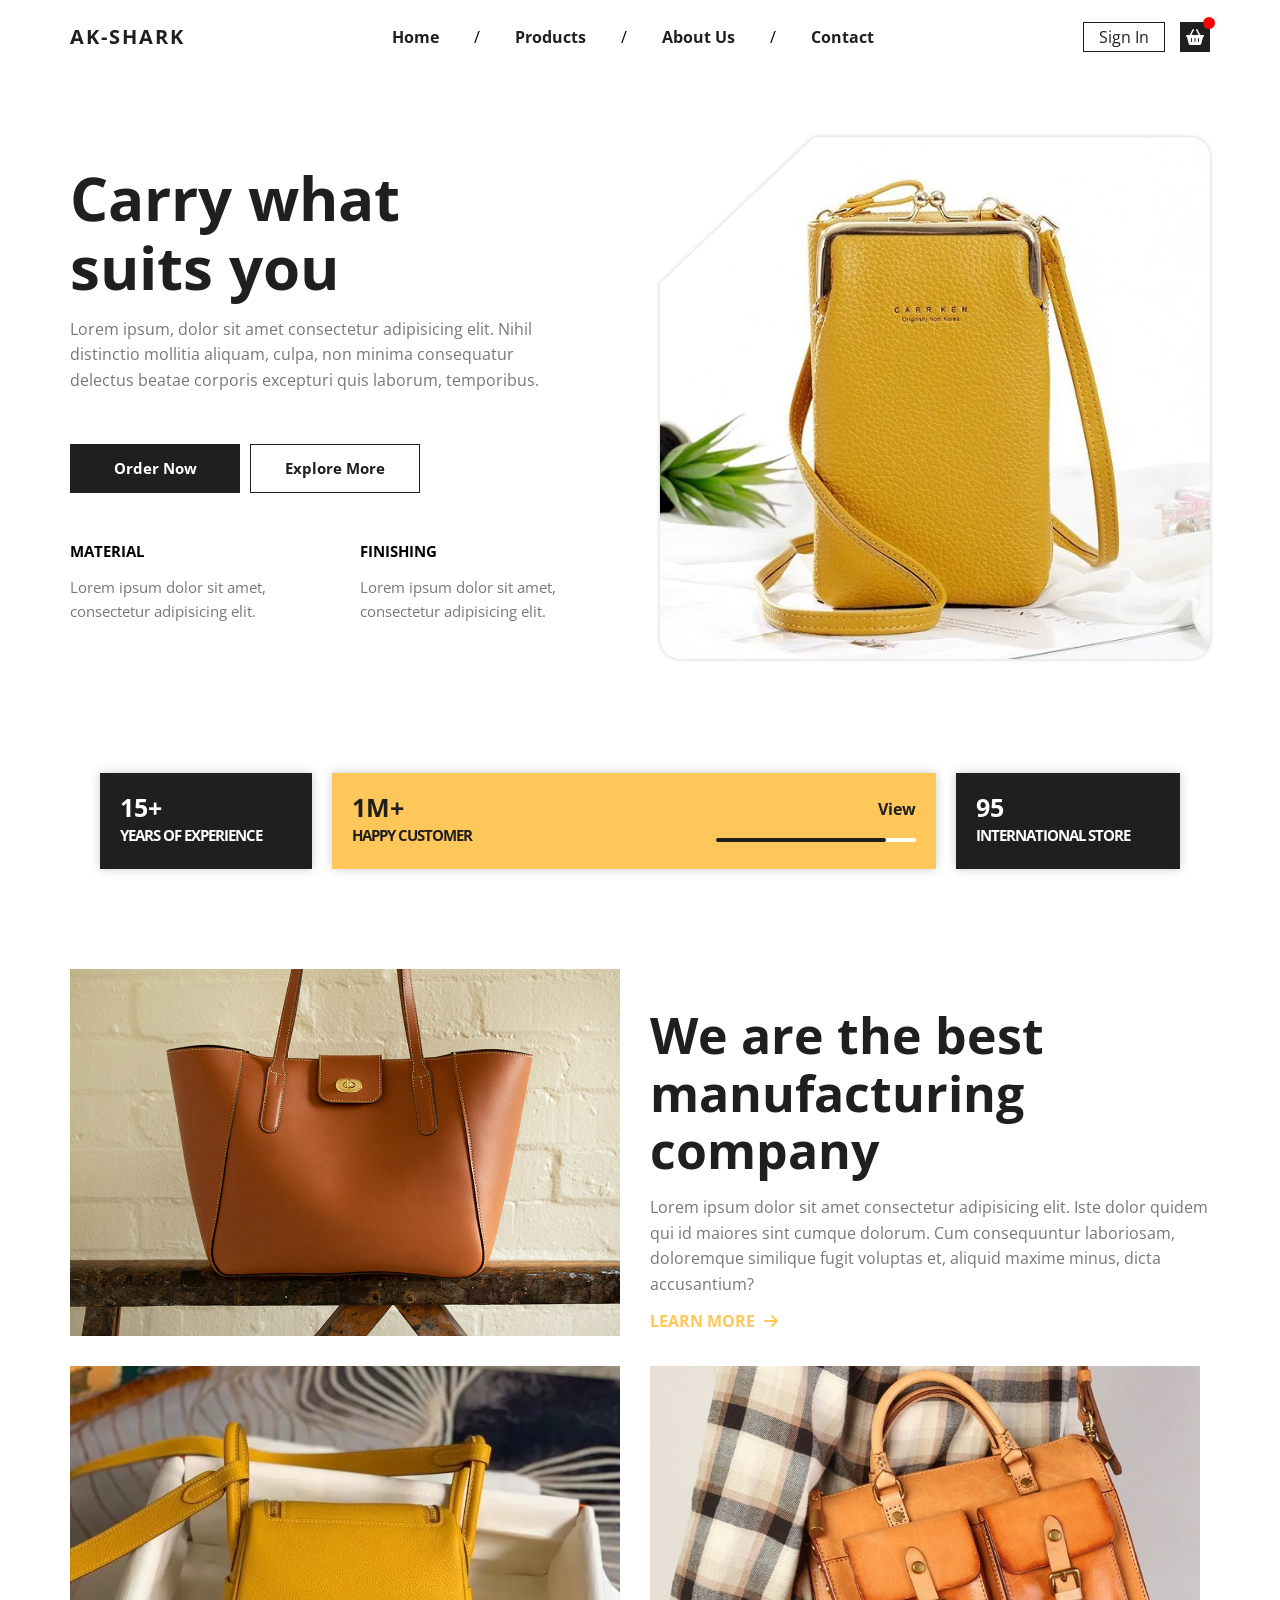
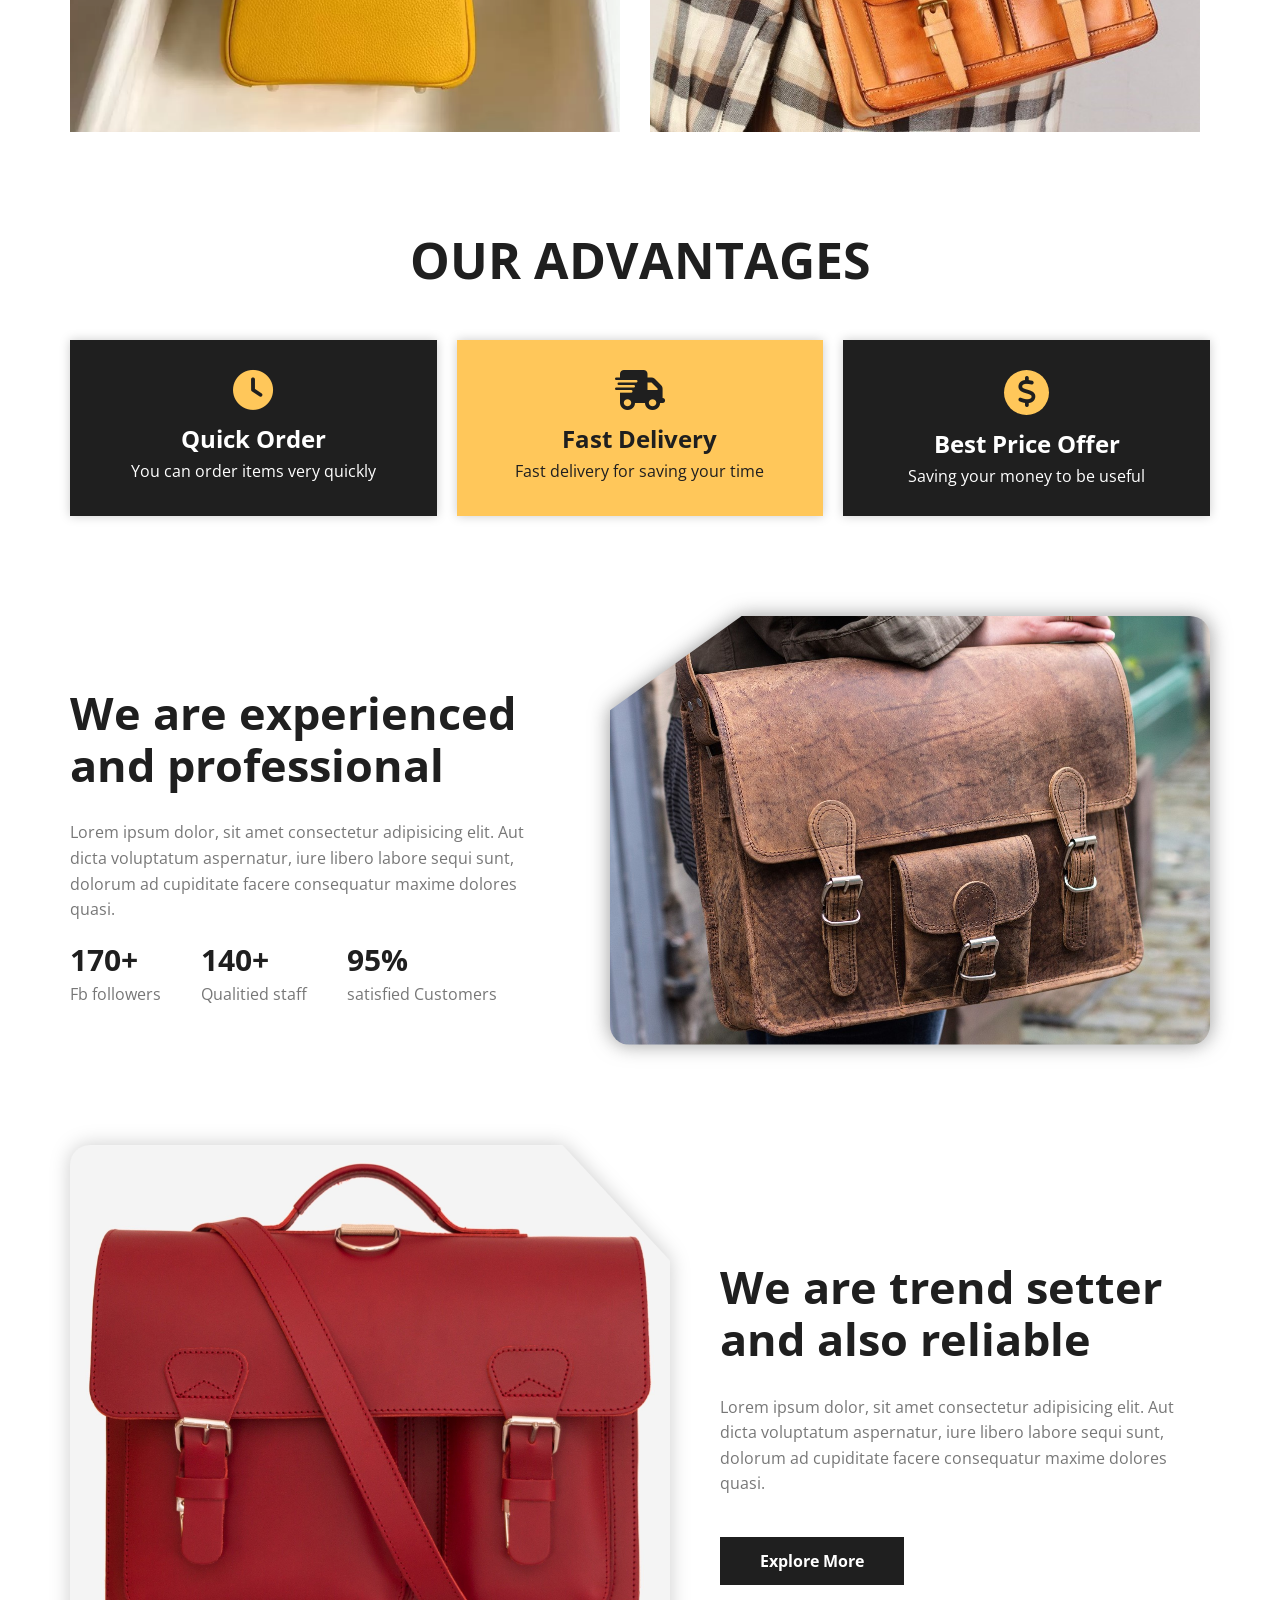
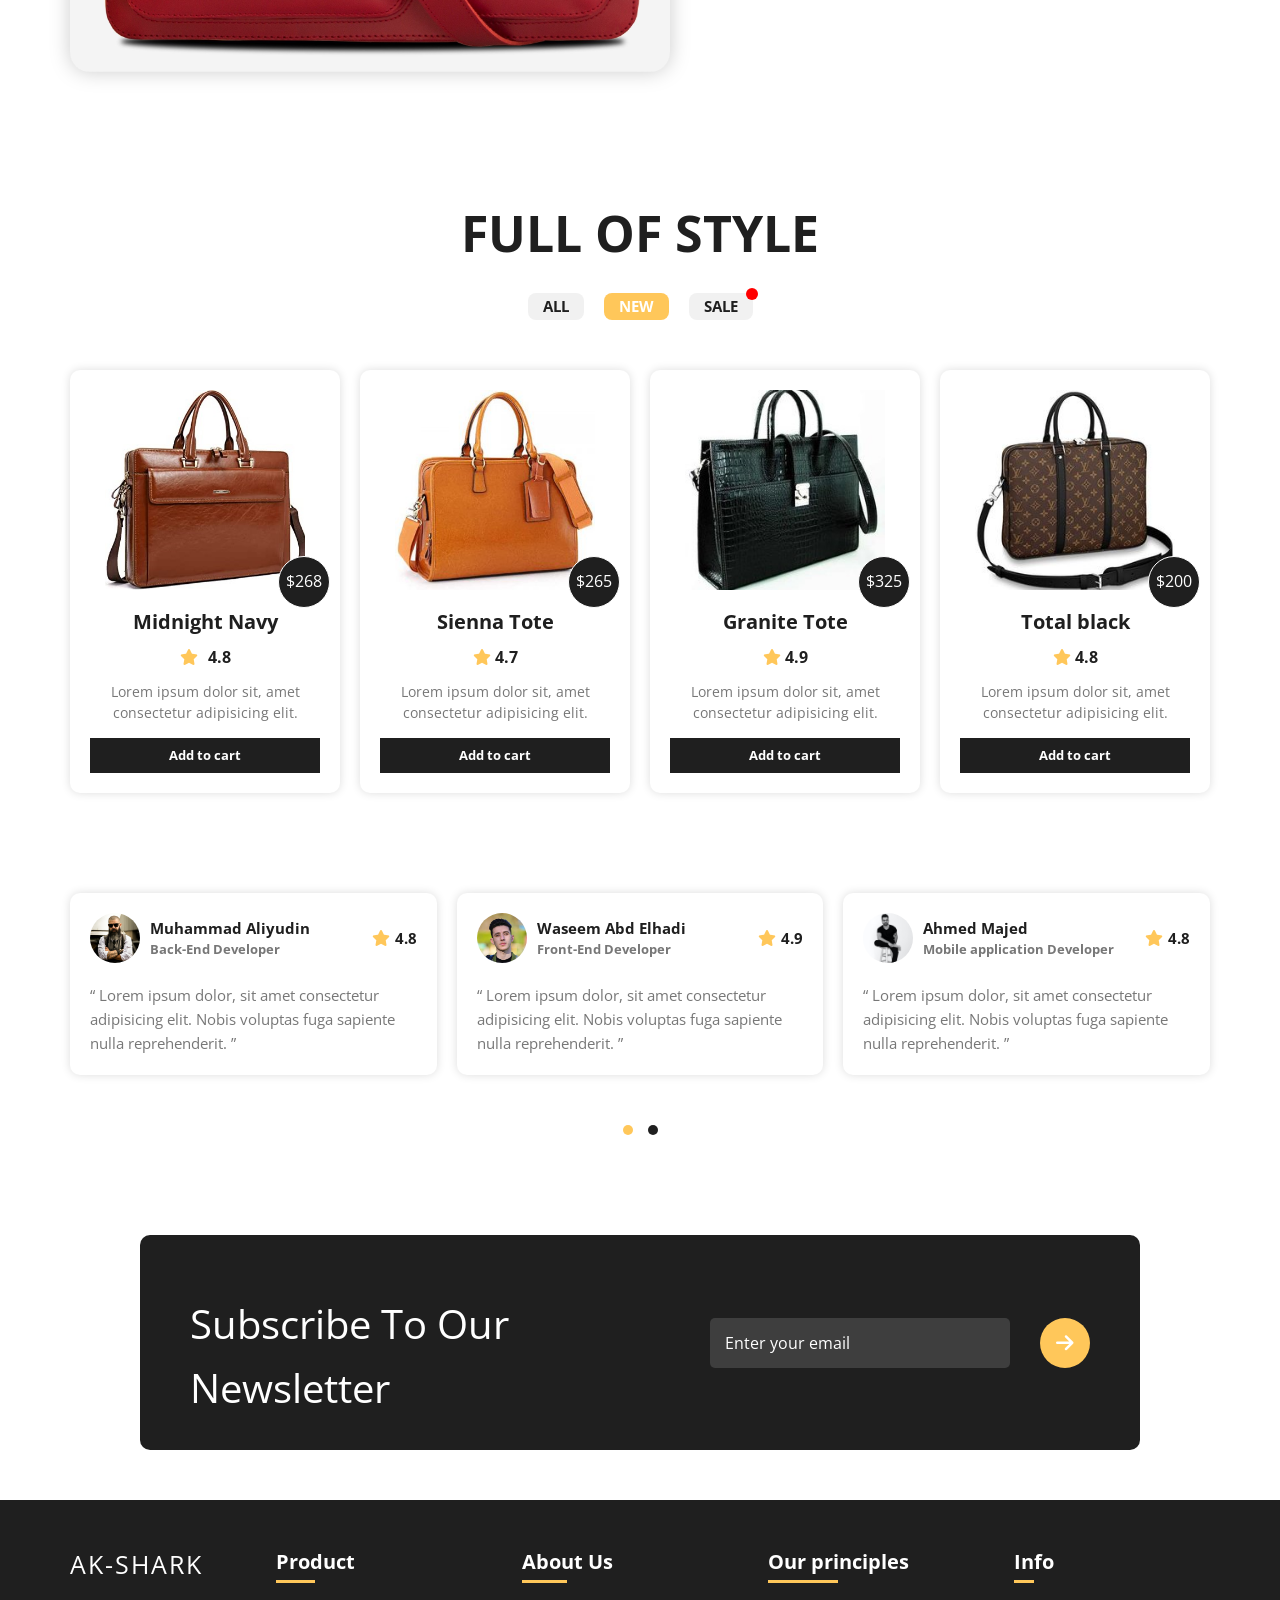
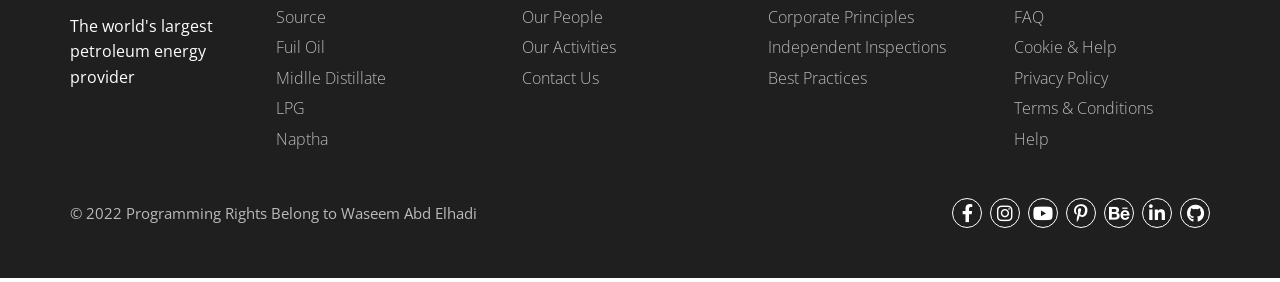
==== html/index.html @ 35a48d48 "." ====
<html lang="en">
<head>
    <meta charset="UTF-8">
    <meta http-equiv="X-UA-Compatible" content="IE=edge">
    <meta name="viewport" content="width=device-width, initial-scale=1.0">
    <!-- normalize ربط ملف ال -->
    <link rel="stylesheet" href="../css/normalize.css">
    <!-- Font Awessome Library -->
    <link rel="stylesheet" href="../css/all.min.css">
    <!-- Google Fonts-->
    <link rel="preconnect" href="https://fonts.googleapis.com">
    <link rel="preconnect" href="https://fonts.gstatic.com" crossorigin>
    <link href="https://fonts.googleapis.com/css2?family=Anton&family=Lobster&family=Open+Sans:wght@400;700&display=swap" rel="stylesheet">
    <link rel="preconnect" href="https://fonts.googleapis.com">
    <link rel="preconnect" href="https://fonts.gstatic.com" crossorigin>
    <link href="https://fonts.googleapis.com/css2?family=Alfa+Slab+One&family=Courgette&family=Dancing+Script:wght@400;600;700&family=Kaushan+Script&family=Lobster&family=PT+Serif:wght@400;700&family=Playfair+Display:wght@400;500;600;700;800;900&family=Roboto:wght@500&family=Satisfy&family=Staatliches&family=Work+Sans:wght@200;300;400;500;600;700;800&display=swap" rel="stylesheet">
    <!-- tab image -->
    <link rel="shortcut icon" href="../Images/ak-shark (1).png">
    <!-- css ربط ملف ال -->
    <link rel="stylesheet" href="../css/AR-SHARK.css">
    <title>AK-SHARK</title>
</head>
<body>
    <!-- Start header -->
    <header id="header">
        <div class="container">
            <div class="title flex">
                <a href="index.html" class="flex">A</a>
                <a href="index.html" class="flex">K</a>
                <a href="index.html" class="flex">-</a>
                <a href="index.html" class="flex">S</a>
                <a href="index.html" class="flex">H</a>
                <a href="index.html" class="flex">A</a>
                <a href="index.html" class="flex">R</a>
                <a href="index.html" class="flex">K</a>
            </div>
            <nav>
                <i class="fa-solid fa-bars burger-nav">
                    <div class="parent-menu">
                        <ul class="links">
                            <li><a href="index.html" class="flex">Home</a></li>
                            <li><a href="products.html" class="flex">Products</a></li>
                            <li><a href="About Us.html" class="flex">About Us</a></li>
                            <li><a href="contact.html" class="flex">Contact</a></li>
                        </ul>
                        <div class="sign-mobile flex">
                            <a href="Sign In.html">Sign In</a>
                            <button id="icon" class="flex" onclick="redirectMe('basket.html')"><i class="fa-solid fa-basket-shopping"></i></button>
                        </div>
                    </div>
                </i>
                <ul class="main-nav">
                    <li><a href="index.html" class="flex">Home</a></li>
                    <li class="flex">/</li>
                    <li><a href="products.html" class="flex">Products</a></li>
                    <li class="flex">/</li>
                    <li><a href="About Us.html" class="flex">About Us</a></li>
                    <li class="flex">/</li>
                    <li><a href="contact.html" class="flex">Contact</a></li>
                </ul>
            </nav>
            <div class="sign flex">
                <a href="Sign In.html">Sign In</a>
                <button id="icon" class="flex" onclick="redirectMe('basket.html')"><i class="fa-solid fa-basket-shopping"></i></button>
            </div>
        </div>
    </header>
    <!-- End header -->

    <button id="group" class="goto-up">
        <i class="fa-solid fa-angle-up flex"></i>
    </button>

    <!-- Start landing -->
    <div class="landing">
        <div class="container flex">
            <div class="text">
                <h1>Carry what suits you</h1>
                <p>
                    Lorem ipsum, dolor sit amet consectetur adipisicing elit. Nihil distinctio mollitia aliquam, 
                    culpa, non minima consequatur delectus beatae corporis excepturi quis laborum, temporibus.
                </p>
                <div class="link">
                    <button onclick="redirectMe('products.html')">Order Now</button>
                    <button>Explore More</button>
                </div>
                <div class="info">
                    <div class="box">
                        <h3>Material</h3>
                        <p>
                            Lorem ipsum dolor sit amet, consectetur adipisicing elit.
                        </p>
                    </div>
                    <div class="box">
                        <h3>Finishing</h3>
                        <p>
                            Lorem ipsum dolor sit amet, consectetur adipisicing elit.
                        </p>
                    </div>
                </div>
            </div>
            <div class="image">
                <img src="../images/landing.png" alt="">
            </div>
        </div>
    </div>
    <!-- End landing -->

    <!-- Start Information -->
    <div class="information">
        <div class="container">
            <div class="info">
                <div class="box">
                    <span>15+</span>
                    <span>Years Of Experience</span>
                </div>
                <div class="box">
                    <div class="number-customer">
                        <span>1M+</span>
                        <span>Happy Customer</span>
                    </div>
                    <div class="view">
                        <span class="active">View</span>
                        <div class="the-progres">
                            <span style="width: 85%;"></span>
                        </div>
                    </div>
                </div>
                <div class="box">
                    <span>95</span>
                    <span>International Store</span>
                </div>
            </div>
        </div>
    </div>
    <!-- End Information -->

    <!-- Start Company -->
    <div class="company">
        <div class="container">
            <div class="box">
                <img src="../images/back (1).jpg" alt="">
                <div class="text">
                    <h1>We are the best manufacturing company</h1>
                    <p>
                        Lorem ipsum dolor sit amet consectetur adipisicing elit. Iste dolor quidem 
                        qui id maiores sint cumque dolorum. Cum consequuntur laboriosam, doloremque 
                        similique fugit voluptas et, aliquid maxime minus, dicta accusantium?
                    </p>
                    <a href="#">Learn More <i class="fa-solid fa-arrow-right"></i></a>
                </div>
            </div>
            <div class="image">
                <img src="../images/back (2).jpg" alt="">
                <img src="../images/back (5).jpg" alt="">
            </div>
        </div>
    </div>
    <!-- End Company -->

    <!-- Start Advantages -->
    <div class="advantages">
        <div class="container">
            <h1>Our Advantages</h1>
            <div class="main-advantages">
                <div class="box">
                    <i class="fa-solid fa-clock"></i>
                    <div class="text">
                        <h2>Quick Order</h2>
                        <p>You can order items very quickly</p>
                    </div>
                </div>
                <div class="box">
                    <i class="fa-solid fa-truck-fast"></i>
                    <div class="text">
                        <h2>Fast Delivery</h2>
                        <p>Fast delivery for saving your time</p>
                    </div>
                </div>
                <div class="box">
                    <i class="fa-solid fa-dollar-sign flex"></i>
                    <div class="text">
                        <h2>Best Price Offer</h2>
                        <p>Saving your money to be useful</p>
                    </div>
                </div>
            </div>
        </div>
    </div>
    <!-- End Advantages -->

    <!-- Start Purchases -->
    <div class="purchases">
        <div class="container">
            <div class="text">
                <h1>We are experienced and professional</h1>
                <p>
                    Lorem ipsum dolor, sit amet consectetur adipisicing elit. Aut dicta voluptatum aspernatur, 
                    iure libero labore sequi sunt, dolorum ad cupiditate facere consequatur maxime dolores quasi.
                </p>
                <div class="rate">
                    <div class="box">
                        <span>170+</span>
                        <span>Fb followers</span>
                    </div>
                    <div class="box">
                        <span>140+</span>
                        <span>Qualitied staff</span>
                    </div>
                    <div class="box">
                        <span>95%</span>
                        <span>satisfied Customers</span>
                    </div>
                </div>
            </div>
            <div class="image">
                <img src="../images/back (6).jpg" alt="">
            </div>
        </div>
    </div>
    <!-- End Purchases -->

    <!-- Start Trend -->
    <div class="trend">
        <div class="container">
            <div class="image">
                <img src="../images/back (4).jpg" alt="">
            </div>
            <div class="text">
                <h1>We are trend setter and also reliable</h1>
                <p>
                    Lorem ipsum dolor, sit amet consectetur adipisicing elit. Aut dicta voluptatum aspernatur, 
                    iure libero labore sequi sunt, dolorum ad cupiditate facere consequatur maxime dolores quasi.
                </p>
                <button>Explore More</button>
            </div>
        </div>
    </div>
    <!-- End Trend -->

    <!-- Start Full Of Style -->
    <div class="style" id="style">
        <div class="container">
            <div class="type">
                <h1>Full Of Style</h1>
                <ul class="flex">
                    <li><button onclick="redirectMe('products.html')" href="products.html">All</button></li>
                    <li><button onclick="redirectMe('#style')" href="#style">New</button></li>
                    <li><button onclick="redirectMe('sale.html')" href="sale.html">Sale</button></li>
                </ul>
            </div>
            <div class="product">
                <div class="box">
                    <img src="../images/back (7).jpg" alt="">
                    <h2>Midnight Navy</h2>
                    <div class="evaluation flex">
                        <i class="fa-solid fa-star"></i>
                        <span>4.8</span>
                    </div>
                    <p>Lorem ipsum dolor sit, amet consectetur adipisicing elit.</p>
                    <button id="addCard" type="submit">Add to cart</button>
                </div>
                <div class="box">
                    <img src="../images/back (8).jpg" alt="">
                    <h2>Sienna Tote</h2>
                    <div class="evaluation">
                        <i class="fa-solid fa-star"></i>
                        <span>4.7</span>
                    </div>
                    <p>Lorem ipsum dolor sit, amet consectetur adipisicing elit.</p>
                    <button type="submit">Add to cart</button>
                </div>
                <div class="box">
                    <img src="../images/back (9).jpg" alt="">
                    <h2>Granite Tote</h2>
                    <div class="evaluation">
                        <i class="fa-solid fa-star"></i>
                        <span>4.9</span>
                    </div>
                    <p>Lorem ipsum dolor sit, amet consectetur adipisicing elit.</p>
                    <button type="submit">Add to cart</button>
                </div>
                <div class="box">
                    <img src="../images/back (10).jpg" alt="">
                    <h2>Total black</h2>
                    <div class="evaluation">
                        <i class="fa-solid fa-star"></i>
                        <span>4.8</span>
                    </div>
                    <p>Lorem ipsum dolor sit, amet consectetur adipisicing elit.</p>
                    <button type="submit">Add to cart</button>
                </div>
            </div>
        </div>
    </div>
    <!-- End Full Of Style -->

    <!-- Start Testimonials -->
    <div class="testimonials" id="testimonials">
        <div class="container">
            <div class="main-testimonial">
                <div class="box">
                    <div class="main-person">
                        <div class="person">
                            <img src="../images/testimonials (1).jpg" alt="">
                            <div class="name">
                                <h3>Muhammad Aliyudin</h3>
                                <p>Back-End Developer</p>
                            </div>
                        </div>
                        <div class="evaluation flex">
                            <i class="fa-solid fa-star"></i>
                            <span>4.8</span>
                        </div>
                    </div>
                    <q>
                        Lorem ipsum dolor, sit amet consectetur adipisicing elit. Nobis voluptas fuga sapiente nulla 
                        reprehenderit.
                    </q>
                </div>
                <div class="box">
                    <div class="main-person">
                        <div class="person">
                            <img src="../images/testimonials (2).jpg" alt="">
                            <div class="name">
                                <h3>Waseem Abd Elhadi</h3>
                                <p>Front-End Developer</p>
                            </div>
                        </div>
                        <div class="evaluation flex">
                            <i class="fa-solid fa-star"></i>
                            <span>4.9</span>
                        </div>
                    </div>
                    <q>
                        Lorem ipsum dolor, sit amet consectetur adipisicing elit. Nobis voluptas fuga sapiente nulla 
                        reprehenderit.
                    </q>
                </div>
                <div class="box">
                    <div class="main-person">
                        <div class="person">
                            <img src="../images/testimonials (3).jpg" alt="">
                            <div class="name">
                                <h3>Ahmed Majed</h3>
                                <p>Mobile application Developer</p>
                            </div>
                        </div>
                        <div class="evaluation flex">
                            <i class="fa-solid fa-star"></i>
                            <span>4.8</span>
                        </div>
                    </div>
                    <q>
                        Lorem ipsum dolor, sit amet consectetur adipisicing elit. Nobis voluptas fuga sapiente nulla 
                        reprehenderit.
                    </q>
                </div>
            </div>
            <ul class="flex">
                <li></li>
                <li></li>
            </ul>
        </div>
    </div>
    <!-- End Testimonials -->

    <!-- Start Subscribe -->
    <div class="subscribe">
        <div class="container">
            <div class="box">
                <h1>Subscribe To Our Newsletter</h1>
                <form>
                    <input type="email" placeholder="Enter your email" required>
                    <button type="submit"><i class="fa-solid fa-arrow-right"></i></button>
                </form>
            </div>
        </div>
    </div>
    <!-- End Subscribe -->

    <!-- Start Footer -->
    <footer id="footer">
        <div class="container">
            <div class="main-footer">
                <div class="title">
                    <div class="logo flex">
                        <a href="index.html" class="flex">A</a>
                        <a href="index.html" class="flex">K</a>
                        <a href="index.html" class="flex">-</a>
                        <a href="index.html" class="flex">S</a>
                        <a href="index.html" class="flex">H</a>
                        <a href="index.html" class="flex">A</a>
                        <a href="index.html" class="flex">R</a>
                        <a href="index.html" class="flex">K</a>
                    </div>
                    <p>The world's largest petroleum energy provider</p>
                </div>
                <div class="lists">
                    <div class="box">
                        <h4>Product</h4>
                        <ul>
                            <li><a href="#">Source</a></li>
                            <li><a href="#">Fuil oil</a></li>
                            <li><a href="#">Midlle distillate</a></li>
                            <li><a href="#">LPG</a></li>
                            <li><a href="#">Naptha</a></li>
                        </ul>
                    </div>
                    <div class="box">
                        <h4>About Us</h4>
                        <ul>
                            <li><a href="#">Our people</a></li>
                            <li><a href="#">Our activities</a></li>
                            <li><a href="#">Contact us</a></li>
                        </ul>
                    </div>
                    <div class="box">
                        <h4>Our principles</h4>
                        <ul>
                            <li><a href="#">Corporate principles</a></li>
                            <li><a href="#">Independent inspections</a></li>
                            <li><a href="#">Best practices</a></li>
                        </ul>
                    </div>
                    <div class="box">
                        <h4>Info</h4>
                        <ul>
                            <li><a href="#">FAQ</a></li>
                            <li><a href="#">Cookie & help</a></li>
                            <li><a href="#">Privacy policy</a></li>
                            <li><a href="#">Terms & conditions</a></li>
                            <li><a href="#">Help</a></li>
                        </ul>
                    </div>
                </div>
            </div>
            <div class="social">
                <p>&copy; 2022 Programming Rights Belong to Waseem Abd Elhadi</p>
                <ul class="flex">
                    <li class="flex">
                        <a href="https://www.facebook.com/waseemabdalhady" target="_blank">
                            <i class="fa-brands fa-facebook-f"></i>
                        </a>
                    </li>
                    <li class="flex">
                        <a href="https://www.instagram.com/waseem.abdalhady/" target="_blank">
                            <i class="fa-brands fa-instagram"></i>
                        </a>
                    </li>
                    <li class="flex">
                        <a href="https://www.youtube.com/c/waseemabdalhady" target="_blank">
                            <i class="fa-brands fa-youtube"></i>
                        </a>
                    </li>
                    <li class="flex">
                        <a href="https://www.pinterest.com/waseemabdelhadi178/" target="_blank">
                            <i class="fa-brands fa-pinterest-p"></i>
                        </a>
                    </li>
                    <li class="flex">
                        <a href="https://www.behance.net/waseemabdelhadi" target="_blank">
                            <i class="fa-brands fa-behance"></i>
                        </a>
                    </li>
                    <li class="flex">
                        <a href="https://www.linkedin.com/in/waseem-abd-elhadi-1b293624b" target="_blank">
                            <i class="fa-brands fa-linkedin-in"></i>
                        </a>
                    </li>
                    <li class="flex">
                        <a href="https://github.com/Waseemko-ayman" target="_blank">
                            <i class="fa-brands fa-github"></i>
                        </a>
                    </li>
                </ul>
            </div>
        </div>
    </footer>
    <!-- End Footer -->
    <script src="../Js/ak-shark.js"></script>
</body>
</html>
---- css/AR-SHARK.css ----
/* Start Variable */
:root {
    --main-color: #ffc75a;
    --second-color: #1f1f1f;
    --third-color: white;
    --background-color: #fffaf7;
    --main-transition: 0.5s;
    --section-padding: 50px;
    --section-padding: 50px;
    --main-font: 'Courgette', cursive;
    --font-weight: normal;
    /* padding-top: var(--section-padding);
    padding-bottom: var(--section-padding); */
}

/* End Variable */

/* Start Global Rules */
* {
    --webkit-box-sizing: border-box;
    --moz-box-sizing: border-box;
    box-sizing: border-box;
    padding: 0;
    margin: 0;
}

html {
    scroll-behavior: smooth;
}

body {
    background-color: var(--third-color);
    font-family: 'Open Sans', sans-serif;
    /* font-family: 'Playfair Display', serif; */
}

a {
    text-decoration: none;
}

ul {
    list-style: none;
    margin: 0;
    padding: 0;
}

.goto-up {
    display: none;
}

.goto-up i {
    position: fixed;
    width: 50px;
    height: 50px;
    border-radius: 50%;
    border: 3px solid var(--third-color);
    color: var(--second-color);
    background-color: var(--main-color);
    font-size: 22px;
    right: 50px;
    bottom: 40px;
    cursor: pointer;
    z-index: 500;
}

@media (max-width: 767px) {
    .goto-up i {
        right: 20px;
        bottom: 150px;
    }
}

/* FrameWork */
.flex {
    display: flex;
    align-items: center;
    justify-content: center;
}
/* FrameWork */

/* اعملت هاي علشان بدي اللون اللي ورا يملا الشاشة لكن الكونتنت اللي ورا تملا من الاول للاخر */
.container {
    /* كتبنا ال بادنك علشان الكلام في نسخة الموبايل ما يبلش من اول الشاشة */
    padding-left: 15px;
    padding-right: 15px;
    /* علشان الكونتينر يمسك العناصر في النص */
    margin-left: auto;
    margin-right: auto;
}

/* Small screens */
@media (min-width: 768px){
    .container {
        width: 750px;
    }
}

/* Medium screens */
@media (min-width: 992px){
    .container{
        width: 970px;
    }
}

@media (min-width: 1200px) {
    .container {
        width: 1170px;
    }
}
/* End Global Rules */

/* Start Component */
.text a.button {
    color: var(--third-color);
    border-radius: 15px 0 15px;
}
/* End Component */

/******************************************************************************************************/

/* Start Header */
header {
    background-color: var(--third-color);
    position: relative;
}

header nav .main-nav > li > a::selection,
header .container .logo::selection {
    color: var(--third-color);
    background-color: var(--second-color);
}

header .container {
    height: 73.56px;
    display: flex;
    align-items: center;
    justify-content: space-between;
    flex-wrap: wrap;
    position: relative;
}

@media (max-width: 767px) {
    header .container {
        flex-wrap: nowrap;
        justify-content: space-between;
        gap: 30px;
    }
}

header .container .title {
    gap: 2px;
    height: 73.56px;
}

header .title a {
    color: var(--second-color);
    font-size: 20px;
    font-weight: bold;
    transition: var(--main-transition);
    animation: up-down 1s infinite alternate;
}

header .title a:nth-child(2) {
    animation-delay: .2s;
}
header .title a:nth-child(3) {
    animation-delay: .3s;
}
header .title a:nth-child(4) {
    animation-delay: .4s;
}
header .title a:nth-child(5) {
    animation-delay: .5s;
}
header .title a:nth-child(6) {
    animation-delay: .6s;
}
header .title a:nth-child(7) {
    animation-delay: .7s;
}
header .title a:nth-child(8) {
    animation-delay: .8s;
}

@keyframes up-down {
    to {
        transform: translateY(-13px);
    }
}

header nav .main-nav {
    display: flex;
    gap: 15px;
}

@media (max-width: 991px) {
    header nav .main-nav {
        display: none;
    }
}

@media (min-width: 992px) {
    header nav .burger-nav {
        display: none;
    }
}

@media (max-width: 991px) {
    header nav .burger-nav {
        width: 100%;
        color: var(--second-color);
        font-size: 25px;
        cursor: pointer;
        position: relative;
    }

    header nav .burger-nav .parent-menu {
        position: absolute;
        left: -229px;
        top: 35px;
        width: 250px;
        z-index: 1;
        background-color: var(--second-color);
        border-radius: 6px 0 6px 6px;
        display: none;
    }

    header nav .burger-nav .parent-menu::before {
        content: "";
        position: absolute;
        right: 0;
        top: -20px;
        border-style: solid;
        border-color: transparent transparent var(--second-color) transparent;
        border-width: 10px;
    }

    header nav .burger-nav .parent-menu ul.links {
        width: 100%;
        padding: 10px;
        text-align: center;
        transition: top var(--main-transition), opacity var(--main-transition);
    }

    header nav .burger-nav .parent-menu ul.links li {
        padding: 10px 0;
        width: 100%;
    }

    header nav .burger-nav .parent-menu ul.links li:not(:last-child) {
        margin-bottom: 15px;
    }
    
    header nav .burger-nav .parent-menu ul.links li:hover a {
        color: var(--main-color);
    }

    header nav .burger-nav .parent-menu ul.links > li > a {
        color: var(--third-color);
        font-family: 'Roboto', sans-serif;
        font-size: 20px;
        font-weight: normal !important;
        position: relative;
        overflow: hidden;
        transition: var(--main-transition);
    }

    header nav .burger-nav .sign-mobile {
        gap: 10px;
        margin-bottom: 20px;
    }

    header nav .burger-nav .sign-mobile a {
        font-family: 'Open Sans', sans-serif;
        font-size: 18px;
        transition: var(--main-transition);
    }

    header nav .burger-nav .sign-mobile a:hover {
        color: var(--third-color);
        background-color: var(--main-color);
    }

    header nav .burger-nav .sign-mobile button {
        font-size: 18px;
        color: var(--second-color);
        background-color: var(--third-color);
        transition: var(--main-transition);
    }

    header nav .burger-nav .sign-mobile button:hover {
        background-color: var(--main-color);
        color: var(--third-color);
    }

    header nav .burger-nav .sign-mobile button::after {
        width: 10px;
        height: 10px;
    }
}

header nav .main-nav > li > a {
    color: var(--second-color);
    height: 73.56px;
    padding: 0 20px;
    font-weight: bold;
    position: relative;
    overflow: hidden;
    transition: var(--main-transition);
}

header nav .main-nav > li > a:hover {
    color: var(--main-color);
}

@media (max-width: 767px) {
    header .main-nav > li > a {
        padding: 10px;
        font-size: 15px;
        height: 40px;
    }
}

header nav .main-nav > li > a::after {
    content: "";
    position: absolute;
    left: 50%;
    transform: translateX(-50%);
    bottom: 10px;
    width: 0;
    height: 2px;
    background-color: var(--main-color);
    transition: var(--main-transition);
}

header nav .main-nav > li > a:hover::after {
    width: 100%;
}

header .sign {
    height: 73.56px;
    gap: 15px;
}

@media (max-width: 991px) {
    header .sign {
        display: none;
    }
}

/* @media (max-width: 767px) {
    header .sign {
        order: -1;
    }
} */

header .sign a,
header nav .burger-nav .sign-mobile a {
    color: var(--second-color);
    border: 1px solid var(--second-color);
    padding: 5px 15px;
    background-color: var(--third-color);
    cursor: pointer;
    transition: var(--main-transition);
}

header .sign a:hover {
    color: var(--third-color);
    background-color: var(--second-color);
}

header .sign button,
header nav .burger-nav .sign-mobile button {
    width: 30px;
    height: 30px;
    padding: 5px;
    padding: 0 15px;
    cursor: pointer;
    border: none;
    position: relative;
}

header .sign button {
    color: var(--third-color);
    background-color: var(--second-color);
}

header .sign button::after,
header nav .burger-nav .sign-mobile button::after {
    content: "";
    position: absolute;
    border-radius: 50%;
    top: -5px;
    right: -5px;
    background-color: red;
}

header .sign button::after {
    width: 12px;
    height: 12px;
}
/* End Header */

/******************************************************************************************************/

/* Start landing */
.landing {
    padding-top: var(--section-padding);
    padding-bottom: var(--section-padding);
    background-color: var(--third-color);
    position: relative;
}

.landing .container {
    gap: 50px;
}

@media (max-width: 991px) {
    .landing .container {
        flex-direction: column;
        text-align: center;
        gap: 10px;
    }
}

.landing .text {
    flex: 1;
}

.landing .text h1 {
    color: var(--second-color);
    font-size: 60px;
    font-weight: bold;
    margin-bottom: 0;
    max-width: 400px;
}

@media (max-width: 991px) {
    .landing .text h1 {
        margin: auto;
        max-width: 100%;
    }
}

.landing .text p {
    color: #777;
    margin: 15px 0 50px;
    line-height: 1.6;
    max-width: 500px;
}

@media (max-width: 991px) {
    .landing .text p {
        margin: 15px auto 50px;
    }
}

.landing .text .link {
    display: flex;
    align-items: center;
    gap: 10px;
    margin-bottom: 50px;
}

@media (max-width: 991px) {
    .landing .text .link {
        justify-content: center;
    }
}

.landing .text button {
    position: relative;
    max-width: 100%;
    width: 170px;
    text-align: center;
    padding: 15px;
    border: 1px solid var(--second-color);
    font-weight: bold;
    font-size: 15px;
    cursor: pointer;
    transition: var(--main-transition);
}

.landing .text button:first-child {
    color: var(--third-color);
    background-color: var(--second-color);
}

.landing .text button:last-child {
    color: var(--second-color);
    background-color: var(--third-color);
}

.landing .text a:first-child:hover {
    color: var(--second-color);
    background-color: var(--main-color);
    border-color: var(--main-color);
}

.landing .text button:last-child:hover {
    color: var(--third-color);
    background-color: var(--second-color);
}

.landing .text .info {
    display: flex;
    align-items: center;
    gap: 40px;
}

.landing .text .info h3 {
    text-transform: uppercase;
    font-size: 15px;
}

.landing .text .info p {
    font-size: 15px;
}

.landing .image {
    border-radius: 20px;
    filter: drop-shadow(0 0 2px #ccc);
    position: relative;
}

.landing .image img {
    max-width: 100%;
    width: 550px;
    border-radius: 20px;
    clip-path: polygon(100% 0%, 100% 100%, 0 100%, 0 28%, 28% 0);
    z-index: 2;
}

/* .landing .image::before {
    content: "";
    position: absolute;
    max-width: 100%;
    width: 500px;
    height: 500px;
    border: 2px solid var(--main-color);
    box-shadow: 0 0 2px var(--main-color);
    clip-path: polygon(100% 0%, 100% 100%, 0 100%, 0 28%, 28% 0);
    left: -30px;
    top: -30px;
    border-radius: 20px;
} */

/* End landing */

/******************************************************************************************************/

/* Start Information */
.information {
    padding-top: var(--section-padding);
    padding-bottom: var(--section-padding);
    background-color: var(--third-color);
    position: relative;
}

.information .info {
    display: flex;
    justify-content: space-between;
    align-items: center;
    flex-wrap: wrap;
    gap: 20px;
    padding: 0 30px;
}

/* @media (max-width: 991px) {
    .information .info {
        justify-content: center;
    }
} */

@media (max-width: 767px) {
    .information .info {
        justify-content: center;
    }
}

.information .info .box {
    padding: 20px;
    font-weight: bold;
    box-shadow: 0 0 10px #ccc;
}

@media (max-width: 767px) {
    .information .info .box {
        width: 100%;
        text-align: center;
    }
}

.information .info .box:first-child,
.information .info .box:last-child {
    color: var(--third-color);
    background-color: var(--second-color);
    padding: 20px 50px 20px 20px;
}

@media (max-width: 991px) {
    .information .info .box:last-child {
        order: -1;
    }
}

@media (max-width: 767px) {
    .information .info .box:last-child {
        order: 1;
    }
}

@media (max-width: 767px) {
    .information .info .box:first-child,
    .information .info .box:last-child {
        padding: 20px;
    }
}

.information .info .box:nth-child(2) {
    color: var(--second-color);
    background-color: var(--main-color);
    display: flex;
    align-items: center;
    justify-content: space-between;
    gap: 20px;
    flex: 1;
}

@media (max-width: 767px) {
    .information .info .box:nth-child(2) {
        flex-wrap: wrap;
        justify-content: center;
    }
}

.information .info .box:nth-child(2) .view {
    text-align: right;
}

@media (max-width: 767px) {
    .information .info .box:nth-child(2) .view {
        text-align: center;
    }
}

.information .info .box:nth-child(2) .view .the-progres {
    background-color: var(--third-color);
    border-radius: 20px;
    width: 200px;
    height: 4px;
    margin-top: 20px;
    position: relative;
}

.information .info .box:nth-child(2) .view .the-progres span {
    background-color: var(--second-color);
    height: 100%;
    border-radius: 20px;
}

.information .info .box span {
    display: block;
    margin-bottom: 5px;
}

.information .info .box span:first-child:not(.active) {
    font-size: 25px;
}

.information .info .box span:last-child {
    text-transform: uppercase;
    font-size: 15px;
    letter-spacing: -1px;
}
/* End Information */

/******************************************************************************************************/

/* Start landing */
.company {
    padding-top: var(--section-padding);
    padding-bottom: var(--section-padding);
    background-color: var(--third-color);
    position: relative;
}

.company img {
    max-width: 100%;
    width: 550px;
}

.company .box,
.company .image {
    display: flex;
    align-items: center;
    flex-wrap: wrap;
    gap: 30px;
}

@media (max-width: 1189px) {
    .company .box,
    .company .image {
    justify-content: center;
}
}

.company .box {
    margin-bottom: 30px;
}

.company .box .text {
    flex: 1;
}

@media (max-width: 1189px) {
    .company .box .text {
        text-align: center;
    }
}

.company .box .text h1 {
    color: var(--second-color);
    font-size: 50px;
    margin-bottom: 0;
}

@media (max-width: 767px) {
    .company .box .text h1 {
        font-size: 40px;
    }
}

.company .box .text p {
    color: #777;
    line-height: 1.6;
    margin: 15px 0;
}

.company .box .text a {
    color: var(--main-color);
    text-transform: uppercase;
    font-weight: bold;
}

.company .box .text a i {
    margin-left: 5px;
    animation: go-up 1s linear infinite alternate;
}

@keyframes go-up {
    0%, 100% {
        transform: translateX(0);
    }
    50% {
        transform: translateX(8px);
    }
}
/* End landing */

/******************************************************************************************************/

/* Start Advantages */
.advantages {
    padding-top: var(--section-padding);
    padding-bottom: var(--section-padding);
    background-color: var(--third-color);
    position: relative;
}

.advantages h1 {
    color: var(--second-color);
    font-size: 50px;
    width: fit-content;
    margin: 0 auto 50px;
    text-transform: uppercase;
    text-align: center;
    position: relative;
}

@media (max-width: 767px) {
    .advantages h1 {
        font-size: 45px;
    }
}

.advantages h1::after {
    content: "";
    position: absolute;
    left: 50%;
    transform: translateX(-50%);
    bottom: -10px;
    width: 0;
    height: 3px;
    background-color: var(--second-color);
    animation: go-line 3s linear infinite alternate;
}

@keyframes go-line {
    0%,100% {
        width: 0;
    }
    50% {
        width: 100%;
    }
}

.advantages .main-advantages {
    display: grid;
    grid-template-columns: repeat(auto-fill, minmax(300px, 1fr));
    gap: 20px;
    text-align: center;
}

.advantages .main-advantages .box {
    padding: 30px 20px;
    box-shadow: 0 0 10px #ccc;
    overflow: hidden;
}

.advantages .main-advantages .box i {
    font-size: 40px;
    transition: var(--main-transition);
}

.advantages .main-advantages .box .text {
    transition: var(--main-transition);
}

.advantages .main-advantages .box h2 {
    margin: 15px 0 10px;
    font-weight: bold;
}

.advantages .main-advantages .box:first-child,
.advantages .main-advantages .box:last-child {   
    color: var(--third-color);
    background-color: var(--second-color);
}

.advantages .main-advantages .box:nth-child(2) {
    background-color: var(--main-color);
}

.advantages .main-advantages .box:first-child i,
.advantages .main-advantages .box:last-child i {
    color: var(--main-color);
    border-radius: 50%;
}

.advantages .main-advantages .box:last-child i {
    color: var(--second-color);
    background-color: var(--main-color);
    width: 45px;
    height: 45px;
    border-radius: 50%;
    font-size: 30px;
    margin: auto;
}

.advantages .main-advantages .box:nth-child(2) i,
.advantages .main-advantages .box:nth-child(2) h2,
.advantages .main-advantages .box:nth-child(2) p {
    color: var(--second-color);
}

.advantages .main-advantages .box:first-child:hover i,
.advantages .main-advantages .box:last-child:hover i {
    box-shadow: 0 0 0 300px var(--main-color);
}

.advantages .main-advantages .box:first-child:hover .text,
.advantages .main-advantages .box:last-child:hover .text {
    color: var(--second-color);
}

/* End Advantages */

/******************************************************************************************************/

/* Start Purchases */
.purchases {
    padding-top: var(--section-padding);
    padding-bottom: var(--section-padding);
    background-color: var(--third-color);
    position: relative;
}

.purchases .container {
    display: flex;
    align-items: center;
    justify-content: center;
    gap: 50px;
}

@media (max-width: 991px) {
    .purchases .container {
        flex-wrap: wrap;
    }
}

.purchases .text {
    flex: 1;
}

@media (max-width: 991px) {
    .purchases .text {
        text-align: center;
    }
}

.purchases .text h1 {
    color: var(--second-color);
    font-size: 45px;
}

@media (max-width: 767px) {
    .purchases .text h1 {
        font-size: 40px;
    }
}

.purchases .text p {
    color: #777;
    line-height: 1.6;
    margin: 15px 0 20px;
}

.purchases .text .rate {
    display: flex;
    align-items: center;
    flex-wrap: wrap;
    gap: 40px;
}

@media (max-width: 991px) {
    .purchases .text .rate {
        justify-content: center;
    }
}

.purchases .text span {
    display: block;
}

.purchases .text span:first-child {
    color: var(--second-color);
    font-size: 30px;
    font-weight: bold;
    margin-bottom: 8px;
}

.purchases .text span:last-child {
    color: #777;
}

.purchases .image {
    border-radius: 20px;
    filter: drop-shadow(0 0 10px #777777c2);
    transition: var(--main-transition);
}

.purchases .image:hover {
    transform: translateY(-5px);
}

.purchases img {
    max-width: 100%;
    width: 600px;
    border-radius: 20px;
    clip-path: polygon(22% 0, 100% 0%, 100% 100%, 0 100%, 0 22%);
}
/* End Purchases */

/******************************************************************************************************/

/* Start Trend */
.trend {
    padding-top: var(--section-padding);
    padding-bottom: var(--section-padding);
    background-color: var(--third-color);
    position: relative;
}

.trend .container {
    display: flex;
    align-items: center;
    justify-content: center;
    gap: 50px;
}

@media (max-width: 991px) {
    .trend .container {
        flex-wrap: wrap;
    }
}

.trend .image {
    border-radius: 20px;
    filter: drop-shadow(0 0 10px #ccc);
    transition: var(--main-transition);
}

.trend .image:hover {
    transform: translateY(-5px);
}

.trend img {
    max-width: 100%;
    width: 600px;
    border-radius: 20px;
    clip-path: polygon(0% 0%, 82% 0, 100% 22%, 100% 100%, 0% 100%);
}

.trend .text {
    flex: 1;
}

@media (max-width: 991px) {
    .trend .text {
        text-align: center;
    }
}

.trend .text h1 {
    color: var(--second-color);
    font-size: 45px;
}

@media (max-width: 767px) {
    .trend .text h1 {
        font-size: 40px;
    }
}

.trend .text p {
    color: #777;
    line-height: 1.6;
    margin: 15px 0 40px;
}

.trend .text button {
    color: var(--third-color);
    background-color: var(--second-color);
    padding: 15px 40px;
    font-weight: bold;
    border: none;
    cursor: pointer;
    transition: var(--main-transition);
}

.trend .text button:hover {
    color: var(--second-color);
    background-color: var(--main-color);
}
/* End Trend */

/******************************************************************************************************/

/* Start Full Of Style */
.style {
    padding-top: var(--section-padding);
    padding-bottom: var(--section-padding);
    background-color: var(--third-color);
    position: relative;
}

.style .type {
    text-align: center;
    margin-bottom: 50px;
}

.style .type h1 {
    color: var(--second-color);
    font-size: 50px;
    margin-bottom: 30px;
    text-transform: uppercase;
}

@media (max-width: 767px) {
    .style .type h1 {
        font-size: 40px;
    }
}

.style .type ul {
    gap: 20px;
}

.style .type ul li button {
    color: var(--second-color);
    background-color: #f1f1f1;
    font-size: 15px;
    padding: 5px 15px;
    border-radius: 8px;
    text-transform: uppercase;
    font-weight: bold;
    cursor: pointer;
    border: none;
    transition: var(--main-transition);
    position: relative;
}

.style .type ul li:nth-child(2) button {
    color: var(--third-color);
    background-color: var(--main-color);
}

.style .type ul li:hover button {
    color: var(--third-color);
    background-color: var(--main-color);
}

.style .type ul li:nth-child(3) button::before {
    content: "";
    position: absolute;
    width: 12px;
    height: 12px;
    border-radius: 50%;
    top: -5px;
    right: -5px;
    background-color: red;
}

.style .product {
    display: grid;
    grid-template-columns: repeat(auto-fill, minmax(250px, 1fr));
    gap: 20px;
}

.style .product .box {
    background-color: var(--third-color);
    box-shadow: 0 0 10px #ddd;
    text-align: center;
    padding: 20px;
    border-radius: 10px;
    transition: var(--main-transition);
    position: relative;
}

.style .product .box::before {
    position: absolute;
    right: 10px;
    top: 50%;
    transform: translateY(-50%);
    width: 50px;
    height: 50px;
    border-radius: 50%;
    color: var(--third-color);
    background-color: var(--second-color);
    border: 1px solid var(--third-color);
    display: flex;
    align-items: center;
    justify-content: center;
}

.style .product .box:first-child:before {
    content: "$268";
}

.style .product .box:nth-child(2):before {
    content: "$265";
}

.style .product .box:nth-child(3):before {
    content: "$325";
}

.style .product .box:last-child:before {
    content: "$200";
}

.style .product .box:hover {
    transform: translateY(-5px);
}

.style .product .box img {
    max-width: 100%;
    width: 200px;
    margin-bottom: 20px;
}

.style .product .box h2 {
    color: var(--second-color);
    font-size: 20px;
}

.style .product .box .evaluation {
    gap: 10px;
    margin: 15px 0;
}

.style .product .box .evaluation i {
    color: var(--main-color);
}

.style .product .box .evaluation span {
    color: var(--second-color);
    font-weight: bold;
}

.style .product .box p {
    color: #777;
    line-height: 1.5;
    font-size: 14px;
    margin-bottom: 15px;
}

.style .product .box button {
    max-width: 100%;
    width: 100%;
    padding: 10px;
    border: none;
    font-weight: bold;
    font-size: 13px;
    color: var(--third-color);
    background-color: var(--second-color);
    cursor: pointer;
    transition: var(--main-transition);
}

.style .product .box button:hover {
    color: var(--second-color);
    background-color: var(--main-color);
}
/* End Full Of Style */

/******************************************************************************************************/

/* Start Testimonials */
.testimonials {
    padding-top: var(--section-padding);
    padding-bottom: var(--section-padding);
    background-color: var(--third-color);
    position: relative;
}

.testimonials .main-testimonial {
    display: grid;
    grid-template-columns: repeat(auto-fill, minmax(300px, 1fr));
    gap: 20px;
    margin-bottom: 50px;
}

.testimonials .main-testimonial .box {
    background-color: var(--third-color);
    padding: 20px;
    box-shadow: 0 0 10px #ddd;
    border-radius: 10px;
    transition: var(--main-transition);
}

.testimonials .main-testimonial .box:hover {
    transform: translateY(-5px);
}

.testimonials .box .main-person {
    display: flex;
    align-items: center;
    justify-content: space-between;
    gap: 10px;
    margin-bottom: 20px;
}

.testimonials .box .main-person .person {
    display: flex;
    align-items: center;
    gap: 10px;
}

.testimonials .box .main-person .person img {
    max-width: 100%;
    width: 50px;
    border-radius: 50%;
}

.testimonials .box .main-person .person .name h3 {
    color: var(--second-color);
    font-size: 15px;
    margin-bottom: 5px;
}

.testimonials .box .main-person .person .name p {
    color: #777;
    font-size: 13px;
    font-weight: bold;
}

.testimonials .box .main-person .evaluation {
    gap: 5px;
}

.testimonials .box .main-person .evaluation i {
    color: var(--main-color);
}

.testimonials .box .main-person .evaluation span {
    color: var(--second-color);
    font-weight: bold;
    font-size: 15px;
}

.testimonials .box q {
    color: #777;
    line-height: 1.6;
    font-size: 15px;
}

.testimonials ul {
    gap: 15px;
}

.testimonials ul li {
    width: 10px;
    height: 10px;
    border-radius: 50%;
    background-color: var(--second-color);
    cursor: pointer;
}

.testimonials ul li:first-child {
    background-color: var(--main-color);
}

.testimonials ul li:last-child {
    background-color: var(--second-color);
}
/* End Testimonials */

/******************************************************************************************************/

/* Start Subscribe */
.subscribe {
    padding-top: var(--section-padding);
    padding-bottom: var(--section-padding);
    background-color: var(--third-color);
    position: relative;
}

.subscribe .container {
    display: flex;
    align-items: center;
    justify-content: center;
}

.subscribe .box {
    background-color: var(--second-color);
    padding: 30px 50px;
    border-radius: 10px;
    display: flex;
    align-items: center;
    justify-content: space-between;
    gap: 40px;
    max-width: 100%;
    width: 1000px;
}

@media (max-width: 991px) {
    .subscribe .box {
        flex-wrap: wrap;
        justify-content: center;
        text-align: center;
    }
}

@media (max-width: 767px) {
    .subscribe .box {
        padding: 30px 20px;
    }
}

.subscribe .box h1 {
    color: var(--third-color);
    font-size: 40px;
    font-weight: normal;
    line-height: 1.6;
    margin-bottom: 0;
}

@media (max-width: 767px) {
    .subscribe .box h1 {
        font-size: 30px;
    }
}

.subscribe .box form {
    display: flex;
    align-items: center;
    justify-content: center;
    gap: 30px;
    max-width: 100%;
}

@media (max-width: 767px) {
    .subscribe .box form {
        gap: 20px;
    }
}

.subscribe .box form input {
    flex: 1;
    max-width: 100%;
    width: 300px;
    height: 50px;
    padding: 0 15px;
    border-radius: 5px;
    border: none;
    color: var(--third-color);
    background-color: #3e3e3e;
}

.subscribe .box form input::placeholder {
    color: var(--third-color);
    transition: var(--main-transition);
}

.subscribe .box form input:focus {
    outline: none;
}

.subscribe .box form input:focus::placeholder {
    opacity: 0;
}

.subscribe .box form button {
    background-color: var(--main-color);
    width: 50px;
    height: 50px;
    border-radius: 50%;
    border: none;
    cursor: pointer;
}

.subscribe .box form button i {
    color: var(--third-color);
    font-size: 20px;
}
/* End Subscribe */

/******************************************************************************************************/

/* Start Footer */
footer {
    padding-top: var(--section-padding);
    padding-bottom: var(--section-padding);
    background-color: var(--second-color);
    position: relative;
}

footer .main-footer {
    display: flex;
    justify-content: center;
    gap: 50px;
}

@media (max-width: 767px) {
    footer .main-footer {
        flex-wrap: wrap;
    }
}

footer .title {
    flex-basis: 15%;
}

@media (max-width: 767px) {
    footer .title {
        flex-basis: 100%;
    }
}

footer .title .logo {
    justify-content: flex-start;
    gap: 2px;
}

@media (max-width: 767px) {
    footer .title .logo {
        justify-content: center;
    }
}

footer .title .logo a {
    color: var(--third-color);
    font-size: 25px;
    text-transform: uppercase;
    width: fit-content;
    margin-top: 0;
    margin-bottom: 35px;
    animation: up-down 1s infinite alternate;
}

footer .title .logo a:nth-child(2) {
    animation-delay: .2s;
}
footer .title .logo a:nth-child(3) {
    animation-delay: .3s;
}
footer .title .logo a:nth-child(4) {
    animation-delay: .4s;
}
footer .title .logo a:nth-child(5) {
    animation-delay: .5s;
}
footer .title .logo a:nth-child(6) {
    animation-delay: .6s;
}
footer .title .logo a:nth-child(7) {
    animation-delay: .7s;
}
footer .title .logo a:nth-child(8) {
    animation-delay: .8s;
}

@keyframes up-down {
    to {
        transform: translateY(-13px);
    }
}

footer .title p {
    color: #fefefe;
    line-height: 1.6;
}

@media (max-width: 767px) {
    footer .title p {
        text-align: center;
    }
}

footer .lists {
    flex-basis: 90%;
    display: flex;
    justify-content: space-between;
    flex-wrap: wrap;
}

@media (max-width: 767px) {
    footer .lists {
        gap: 30px;
    }
}

footer .lists .box {
    flex-basis: 21%;
}

@media (max-width: 991px) {
    footer .lists .box {
        flex-basis: 50%;
    }
}

@media (max-width: 767px) {
    footer .lists .box {
        flex-basis: 100%;
    }
}

footer .box h4 {
    color: var(--third-color);
    font-size: 20px;
    margin-bottom: 35px;
    width: fit-content;
    position: relative;
}

footer .box h4::after {
    content: "";
    position: absolute;
    left: 0;
    bottom: -10px;
    width: 50%;
    height: 3px;
    background-color: var(--main-color);
}

footer .box ul li:not(:last-child) {
    margin-bottom: 12px;
}

footer .box ul li a {
    color: #bbbbbb;
    font-size: 1rem;
    text-transform: capitalize;
    font-weight: 300;
    transition: var(--main-transition);
}

footer .box ul li a:hover {
    color: var(--third-color);
    padding-left: 5px;
}

footer .social {
    display: flex;
    align-items: center;
    justify-content: space-between;
    gap: 20px;
    margin-top: 50px;
}

@media (max-width: 991px) {
    footer .social {
        flex-direction: column;
        justify-content: center;
        text-align: center;
    }
}

footer .social p {
    color: #bbbbbb;
    font-size: 15px;
    line-height: 1.6;
}

footer .social ul {
    gap: 8px;
}

footer .social ul li {
    width: 30px;
    height: 30px;
    border-radius: 50%;
    border: 1px solid var(--third-color);
    transition: var(--main-transition);
}

footer .social ul li a i {
    color: var(--third-color);
    font-size: 18px;
    transition: var(--main-transition);
}

footer .social ul li:hover {
    background-color: var(--third-color);
}

footer .social ul li:hover i {
    color: var(--second-color);
}
/* End Footer */
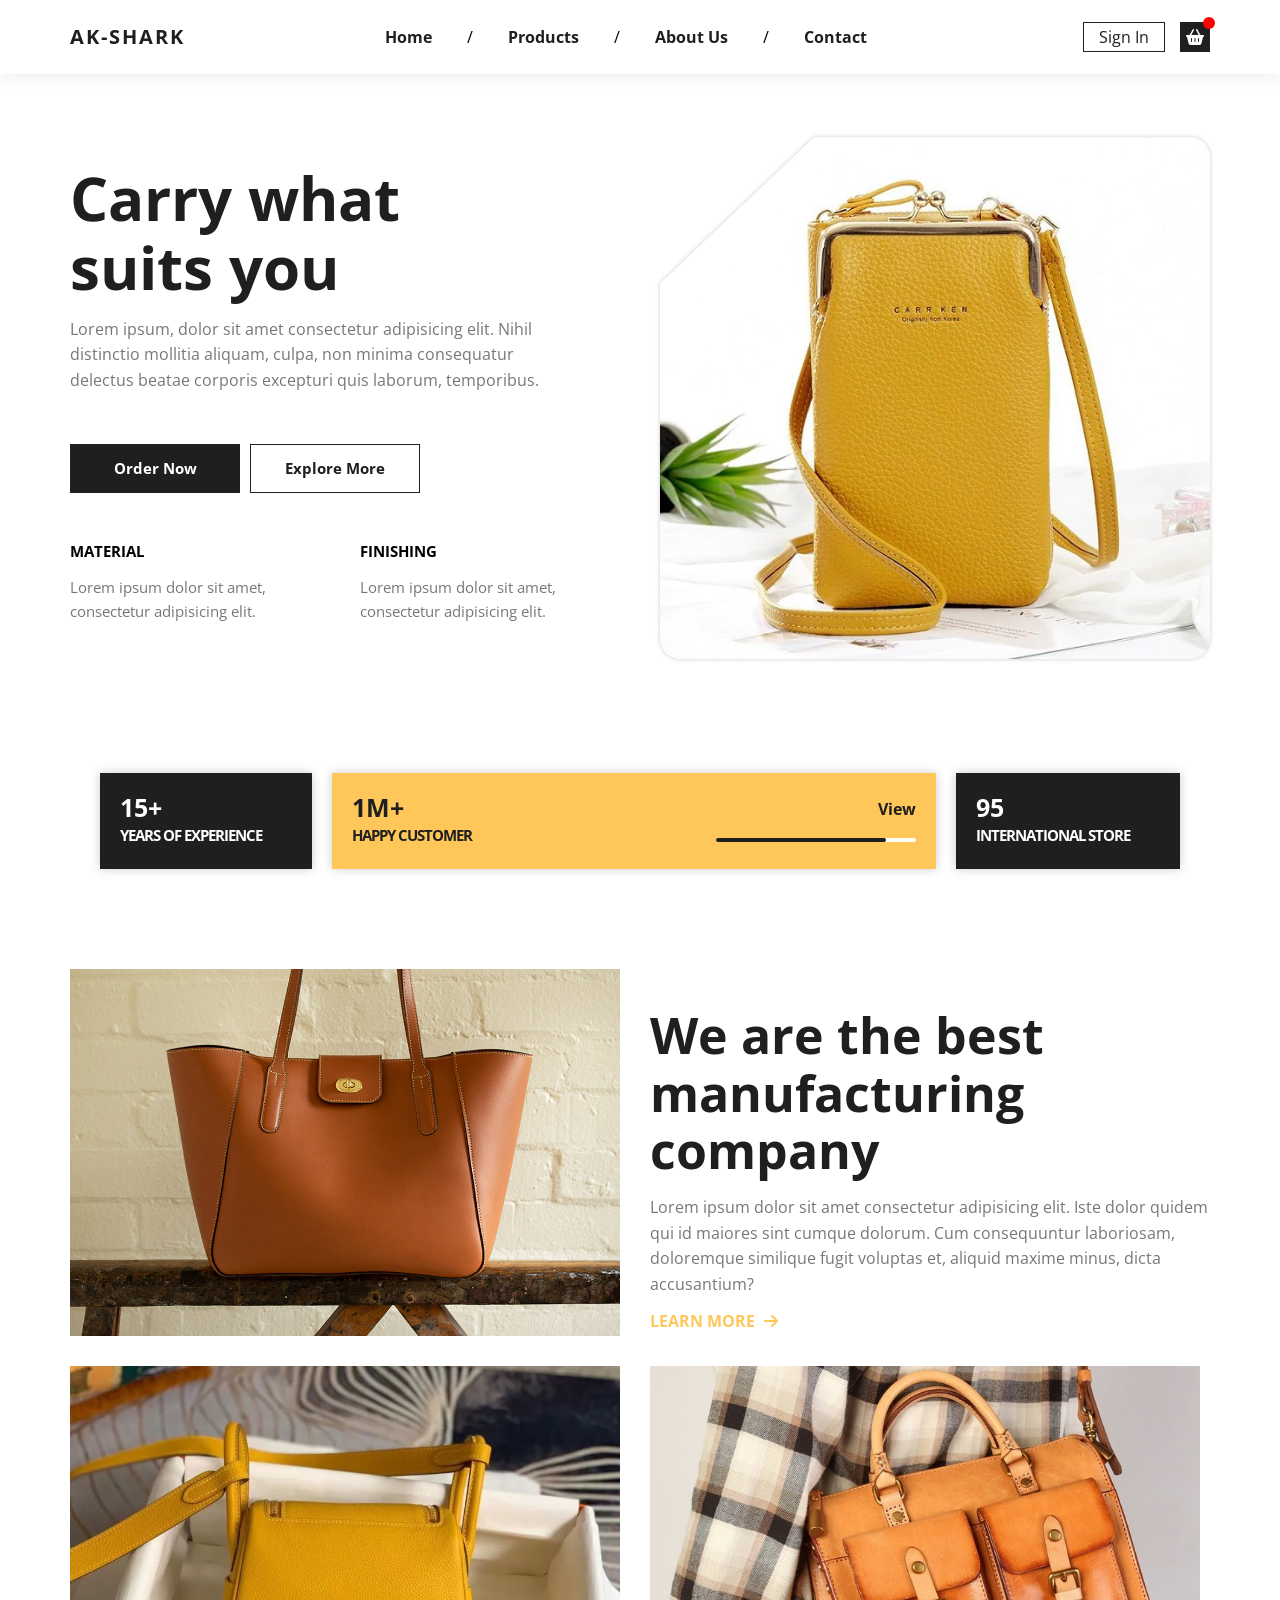
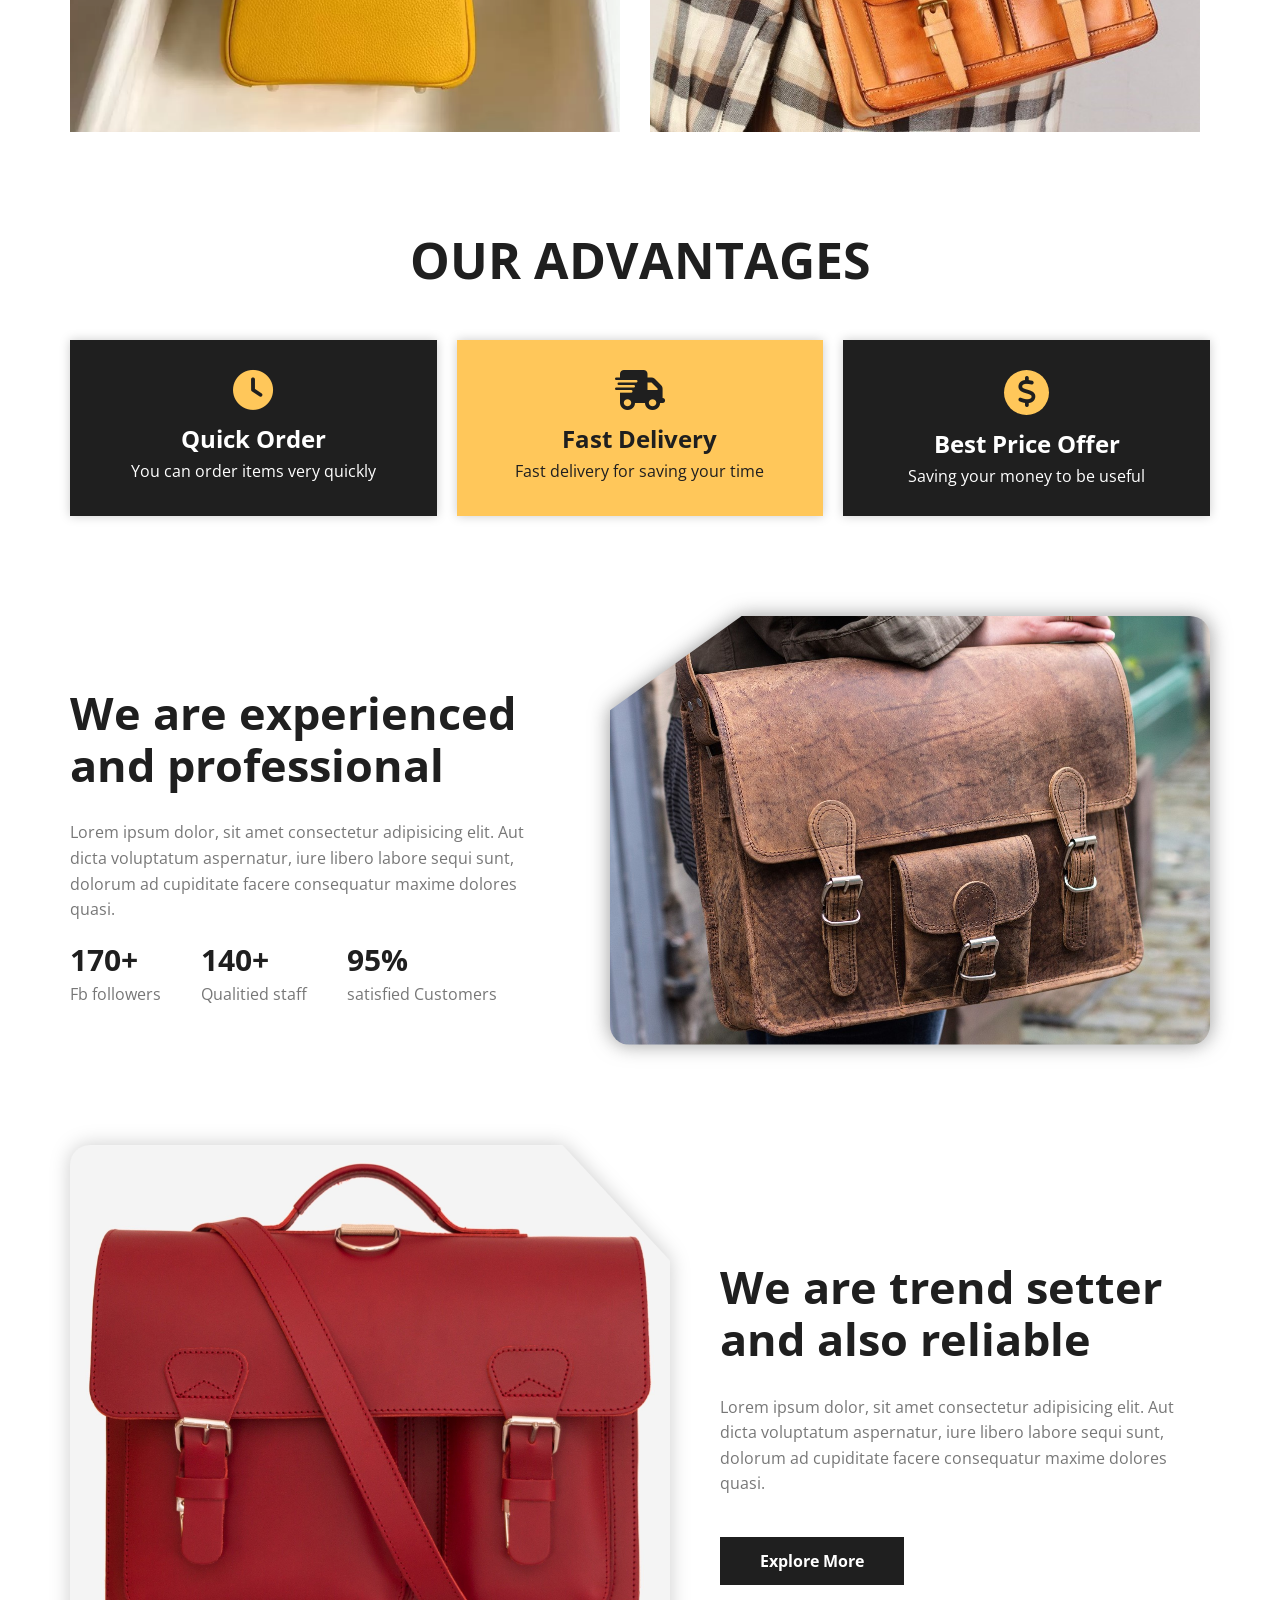
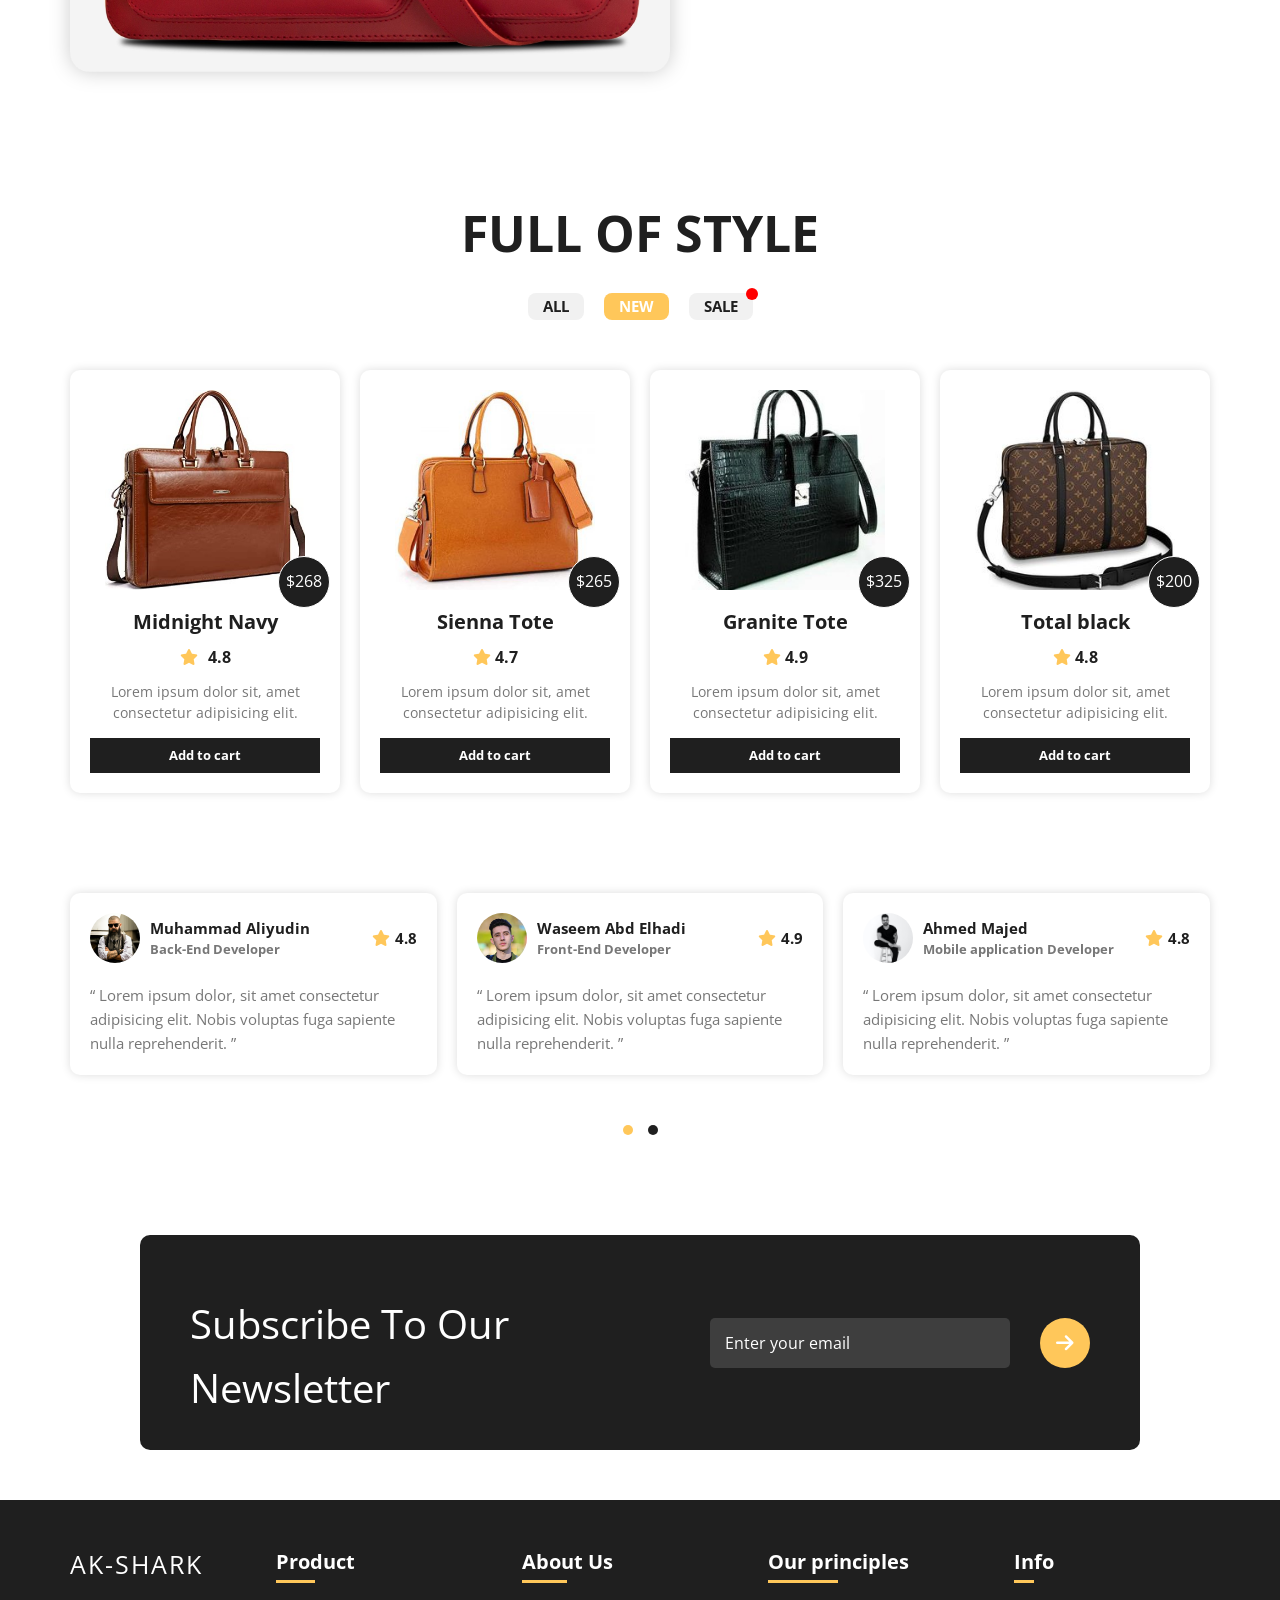
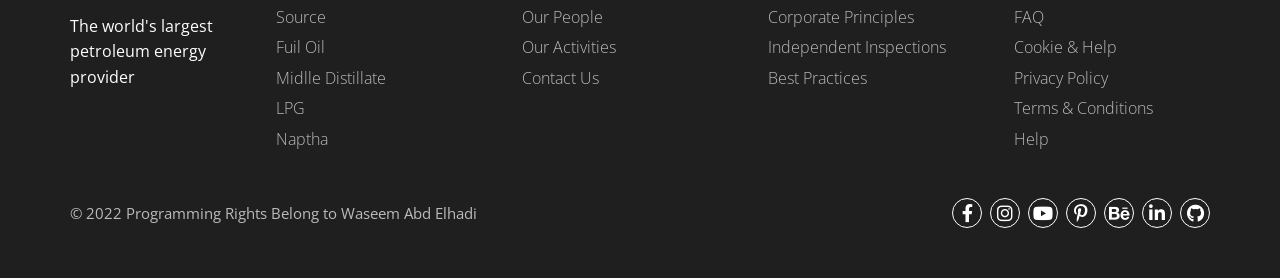
==== commit ab1d1fbd: "Modifie" ====
--- a/html/index.html
+++ b/html/index.html
@@ -34,22 +34,9 @@
                 <a href="index.html" class="flex">R</a>
                 <a href="index.html" class="flex">K</a>
             </div>
-            <nav>
-                <i class="fa-solid fa-bars burger-nav">
-                    <div class="parent-menu">
-                        <ul class="links">
-                            <li><a href="index.html" class="flex">Home</a></li>
-                            <li><a href="products.html" class="flex">Products</a></li>
-                            <li><a href="About Us.html" class="flex">About Us</a></li>
-                            <li><a href="contact.html" class="flex">Contact</a></li>
-                        </ul>
-                        <div class="sign-mobile flex">
-                            <a href="Sign In.html">Sign In</a>
-                            <button id="icon" class="flex" onclick="redirectMe('basket.html')"><i class="fa-solid fa-basket-shopping"></i></button>
-                        </div>
-                    </div>
-                </i>
+            <nav id="navbar">
                 <ul class="main-nav">
+                    <li><i class="fas fa-times" id="close"></i></li>
                     <li><a href="index.html" class="flex">Home</a></li>
                     <li class="flex">/</li>
                     <li><a href="products.html" class="flex">Products</a></li>
@@ -57,8 +44,13 @@
                     <li><a href="About Us.html" class="flex">About Us</a></li>
                     <li class="flex">/</li>
                     <li><a href="contact.html" class="flex">Contact</a></li>
+                    <li><a href="Sign In.html" id="sign">Sign In</a></li>
                 </ul>
             </nav>
+            <div id="mobile" class="flex">
+                <a href="basket.html" class="flex"><i class="fa-solid fa-basket-shopping"></i></a>
+                <i id="bar" class="fas fa-outdent"></i>
+            </div>
             <div class="sign flex">
                 <a href="Sign In.html">Sign In</a>
                 <button id="icon" class="flex" onclick="redirectMe('basket.html')"><i class="fa-solid fa-basket-shopping"></i></button>
--- a/css/AR-SHARK.css
+++ b/css/AR-SHARK.css
@@ -121,6 +121,7 @@
 /* Start Header */
 header {
     background-color: var(--third-color);
+    box-shadow: 0 5px 15px rgb(0, 0, 0, 0.06);
     position: relative;
 }
 
@@ -135,7 +136,6 @@
     display: flex;
     align-items: center;
     justify-content: space-between;
-    flex-wrap: wrap;
     position: relative;
 }
 
@@ -188,140 +188,93 @@
     }
 }
 
+@media (max-width: 991px) {
+    header nav {
+        position: fixed;
+        top: 0;
+        right: -300px;
+        height: 100vh;
+        width: 220px;
+        background-color: black;
+        box-shadow: 0 40px 60px rgba(0, 0, 0, 0.1);
+        padding: 30px 0 0 30px;
+        z-index: 1000;
+        transition: var(--main-transition);
+    }
+    
+    header nav .main-nav {
+        display: flex;
+        flex-direction: column;
+        align-items: flex-start;
+        justify-content: flex-start;
+    }
+
+    header nav .main-nav li,
+    header nav .main-nav li a {
+        color: var(--third-color);
+    }
+
+    header nav .main-nav li a {
+        padding: 18px 0;
+    }
+
+    header nav .main-nav > li:last-of-type {
+        margin-top: 30px;
+    }
+
+    header nav .main-nav > li #sign:hover {
+        color: var(--third-color);
+        border-color: var(--third-color);
+        background: transparent;
+    }
+
+    header nav .main-nav > li #close {
+        font-size: 22px;
+        cursor: pointer;
+        transition: var(--main-transition);
+    }
+
+    header nav .main-nav > li #close:hover {
+        color: var(--main-color);
+    }
+}
+
+header nav.active {
+    right: 0px;
+}
+
 header nav .main-nav {
     display: flex;
     gap: 15px;
 }
 
-@media (max-width: 991px) {
-    header nav .main-nav {
+@media (min-width: 992px) {
+    header nav .main-nav > li:not(:last-of-type) > a {
+        color: var(--second-color);
+        height: 73.56px;
+        padding: 0 20px;
+    }
+}
+
+@media (min-width: 992px) {
+    header nav .main-nav > li:first-child {
         display: none;
     }
 }
 
-@media (min-width: 992px) {
-    header nav .burger-nav {
-        display: none;
-    }
-}
-
-@media (max-width: 991px) {
-    header nav .burger-nav {
-        width: 100%;
-        color: var(--second-color);
-        font-size: 25px;
-        cursor: pointer;
-        position: relative;
-    }
-
-    header nav .burger-nav .parent-menu {
-        position: absolute;
-        left: -229px;
-        top: 35px;
-        width: 250px;
-        z-index: 1;
-        background-color: var(--second-color);
-        border-radius: 6px 0 6px 6px;
-        display: none;
-    }
-
-    header nav .burger-nav .parent-menu::before {
-        content: "";
-        position: absolute;
-        right: 0;
-        top: -20px;
-        border-style: solid;
-        border-color: transparent transparent var(--second-color) transparent;
-        border-width: 10px;
-    }
-
-    header nav .burger-nav .parent-menu ul.links {
-        width: 100%;
-        padding: 10px;
-        text-align: center;
-        transition: top var(--main-transition), opacity var(--main-transition);
-    }
-
-    header nav .burger-nav .parent-menu ul.links li {
-        padding: 10px 0;
-        width: 100%;
-    }
-
-    header nav .burger-nav .parent-menu ul.links li:not(:last-child) {
-        margin-bottom: 15px;
-    }
-    
-    header nav .burger-nav .parent-menu ul.links li:hover a {
-        color: var(--main-color);
-    }
-
-    header nav .burger-nav .parent-menu ul.links > li > a {
-        color: var(--third-color);
-        font-family: 'Roboto', sans-serif;
-        font-size: 20px;
-        font-weight: normal !important;
-        position: relative;
-        overflow: hidden;
-        transition: var(--main-transition);
-    }
-
-    header nav .burger-nav .sign-mobile {
-        gap: 10px;
-        margin-bottom: 20px;
-    }
-
-    header nav .burger-nav .sign-mobile a {
-        font-family: 'Open Sans', sans-serif;
-        font-size: 18px;
-        transition: var(--main-transition);
-    }
-
-    header nav .burger-nav .sign-mobile a:hover {
-        color: var(--third-color);
-        background-color: var(--main-color);
-    }
-
-    header nav .burger-nav .sign-mobile button {
-        font-size: 18px;
-        color: var(--second-color);
-        background-color: var(--third-color);
-        transition: var(--main-transition);
-    }
-
-    header nav .burger-nav .sign-mobile button:hover {
-        background-color: var(--main-color);
-        color: var(--third-color);
-    }
-
-    header nav .burger-nav .sign-mobile button::after {
-        width: 10px;
-        height: 10px;
-    }
-}
-
-header nav .main-nav > li > a {
-    color: var(--second-color);
-    height: 73.56px;
-    padding: 0 20px;
+header nav .main-nav > li:not(:last-of-type) > a,
+header #mobile i {
     font-weight: bold;
     position: relative;
     overflow: hidden;
     transition: var(--main-transition);
 }
 
-header nav .main-nav > li > a:hover {
+header nav .main-nav > li:not(:last-of-type) > a:hover {
     color: var(--main-color);
 }
 
-@media (max-width: 767px) {
-    header .main-nav > li > a {
-        padding: 10px;
-        font-size: 15px;
-        height: 40px;
-    }
-}
-
-header nav .main-nav > li > a::after {
+header nav .main-nav > li:not(:last-of-type) > a::after {
     content: "";
     position: absolute;
     left: 50%;
@@ -333,8 +286,35 @@
     transition: var(--main-transition);
 }
 
-header nav .main-nav > li > a:hover::after {
+header nav .main-nav > li:not(:last-of-type) > a:hover::after {
     width: 100%;
+}
+
+@media (min-width: 991px) {
+    header nav .main-nav #sign {
+        display: none;
+    }
+}
+
+header #mobile {
+    gap: 15px;
+}
+
+header #mobile a + i {
+    color: var(--second-color);
+    font-size: 22px;
+    cursor: pointer;
+    transition: var(--main-transition);
+}
+
+header #mobile a + i:hover {
+    color: var(--main-color);
+}
+
+@media (min-width: 991px) {
+    header #mobile {
+        display: none;
+    }
 }
 
 header .sign {
@@ -348,14 +328,8 @@
     }
 }
 
-/* @media (max-width: 767px) {
-    header .sign {
-        order: -1;
-    }
-} */
-
 header .sign a,
-header nav .burger-nav .sign-mobile a {
+header nav .main-nav > li #sign {
     color: var(--second-color);
     border: 1px solid var(--second-color);
     padding: 5px 15px;
@@ -370,23 +344,23 @@
 }
 
 header .sign button,
-header nav .burger-nav .sign-mobile button {
+header #mobile a {
     width: 30px;
     height: 30px;
     padding: 5px;
-    padding: 0 15px;
     cursor: pointer;
     border: none;
     position: relative;
 }
 
-header .sign button {
+header .sign button,
+header #mobile a {
     color: var(--third-color);
     background-color: var(--second-color);
 }
 
 header .sign button::after,
-header nav .burger-nav .sign-mobile button::after {
+header #mobile a:after {
     content: "";
     position: absolute;
     border-radius: 50%;
@@ -395,7 +369,8 @@
     background-color: red;
 }
 
-header .sign button::after {
+header .sign button::after,
+header #mobile a:after {
     width: 12px;
     height: 12px;
 }
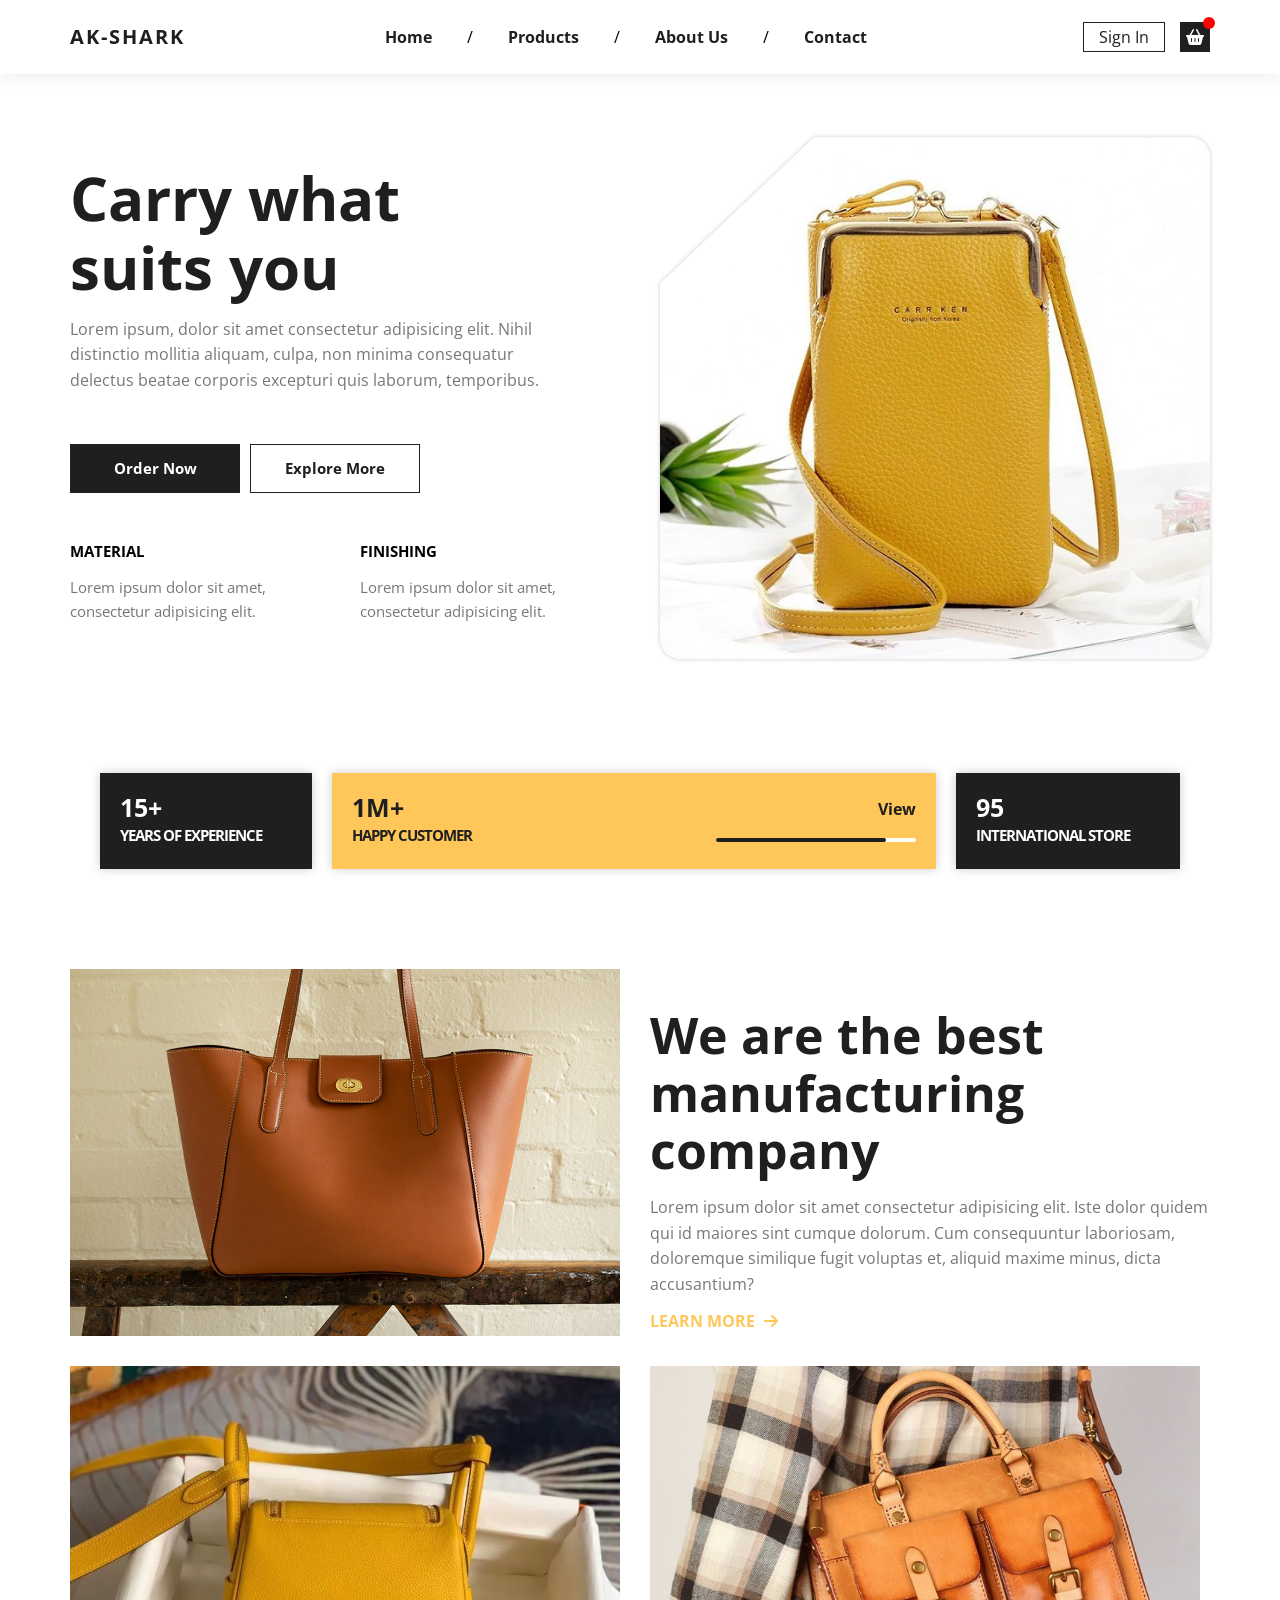
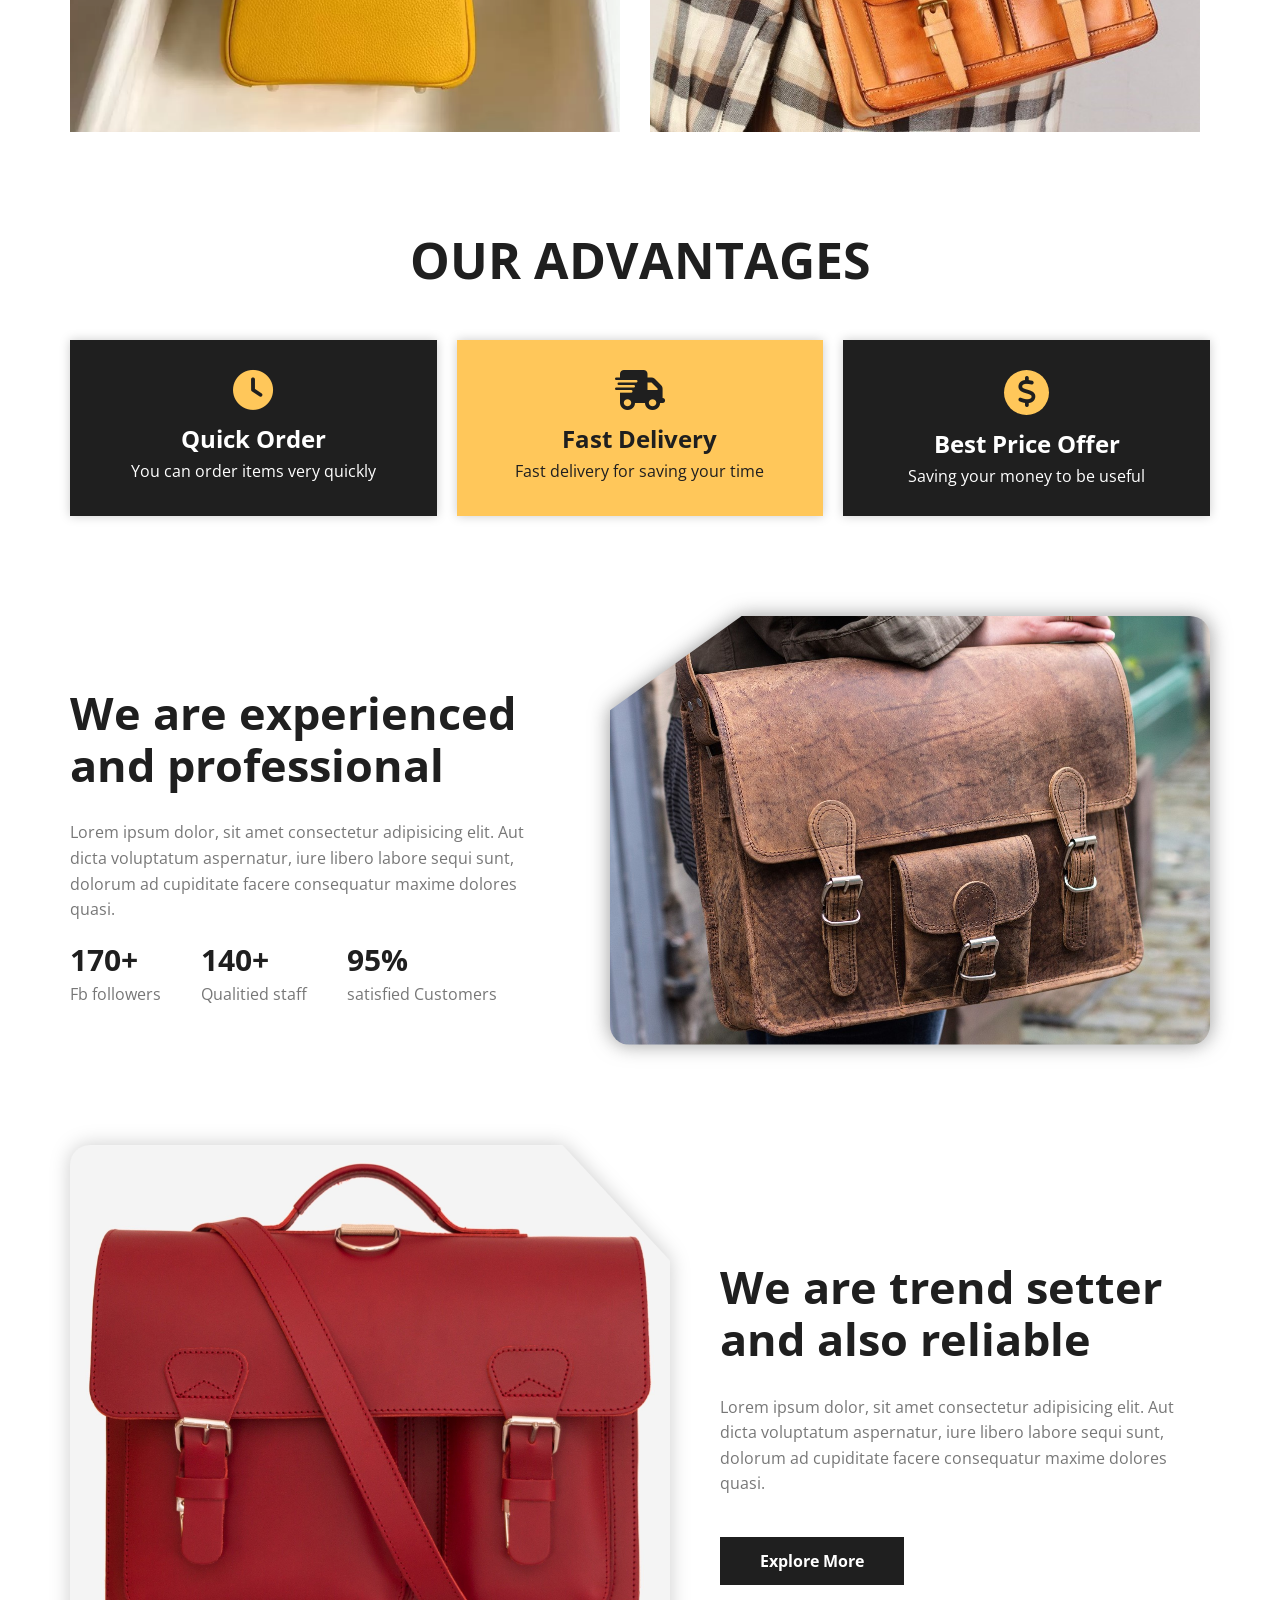
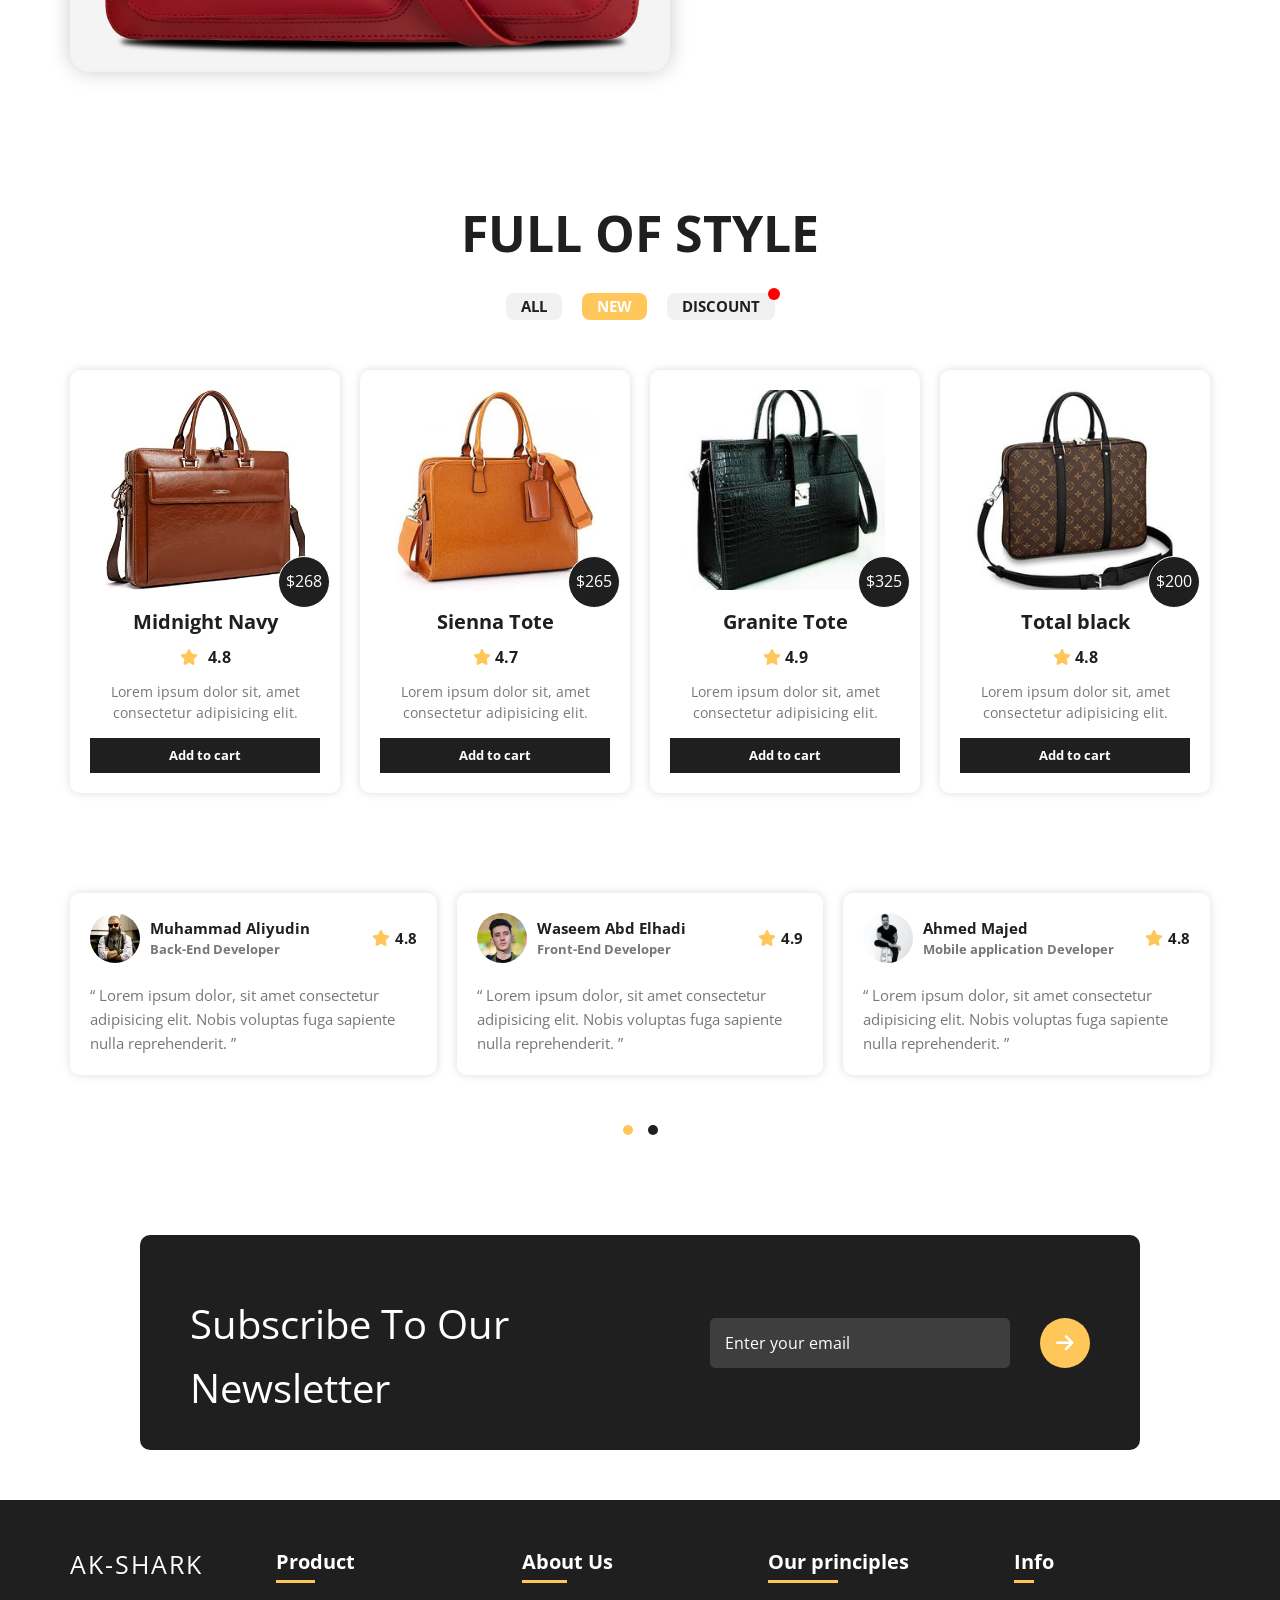
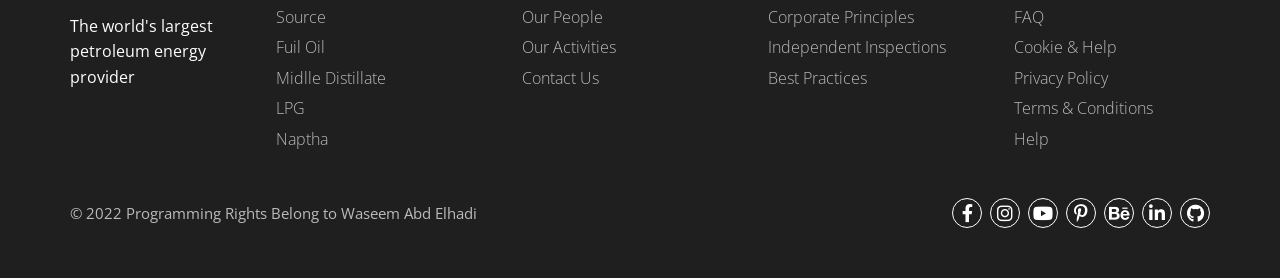
==== commit a7c49004: "Modifie Js.files & Html.files & Css.files" ====
--- a/html/index.html
+++ b/html/index.html
@@ -238,7 +238,7 @@
                 <ul class="flex">
                     <li><button onclick="redirectMe('products.html')" href="products.html">All</button></li>
                     <li><button onclick="redirectMe('#style')" href="#style">New</button></li>
-                    <li><button onclick="redirectMe('sale.html')" href="sale.html">Sale</button></li>
+                    <li><button onclick="redirectMe('sale.html')" href="sale.html">Discount</button></li>
                 </ul>
             </div>
             <div class="product">
